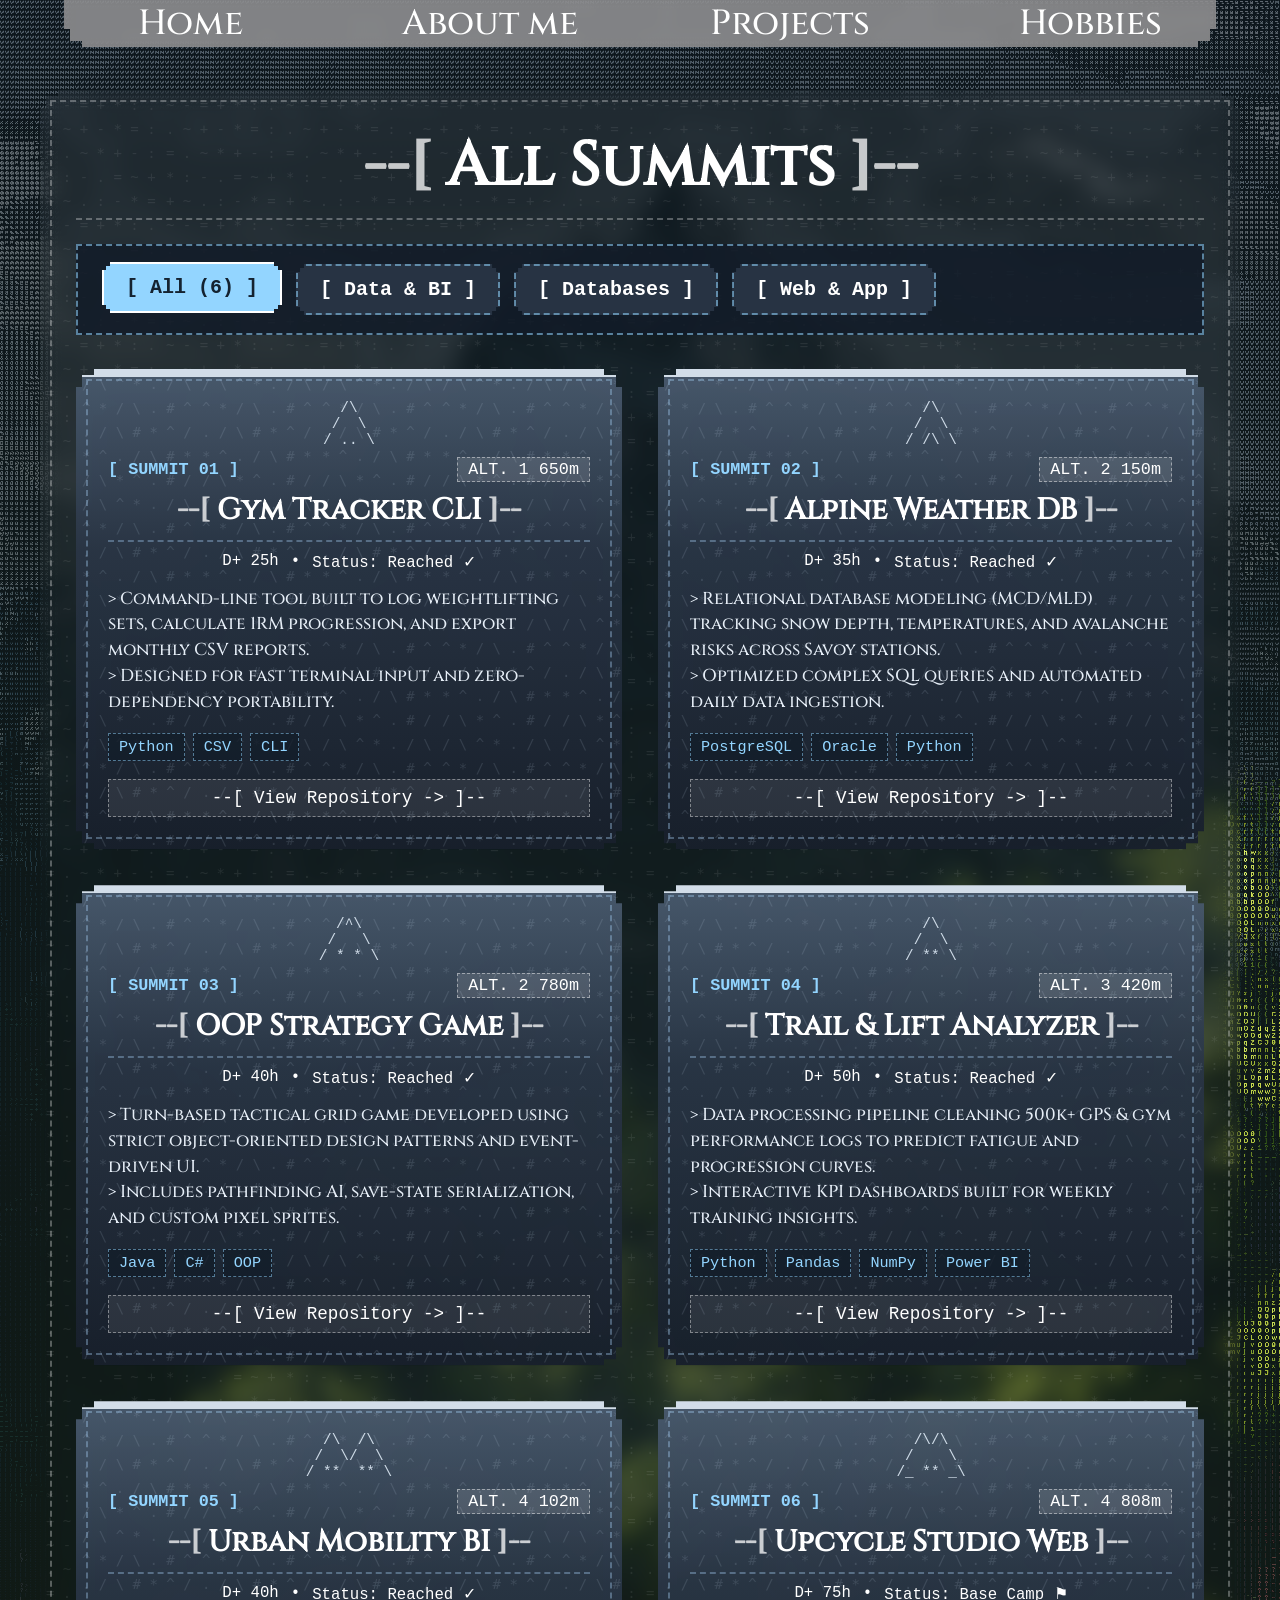
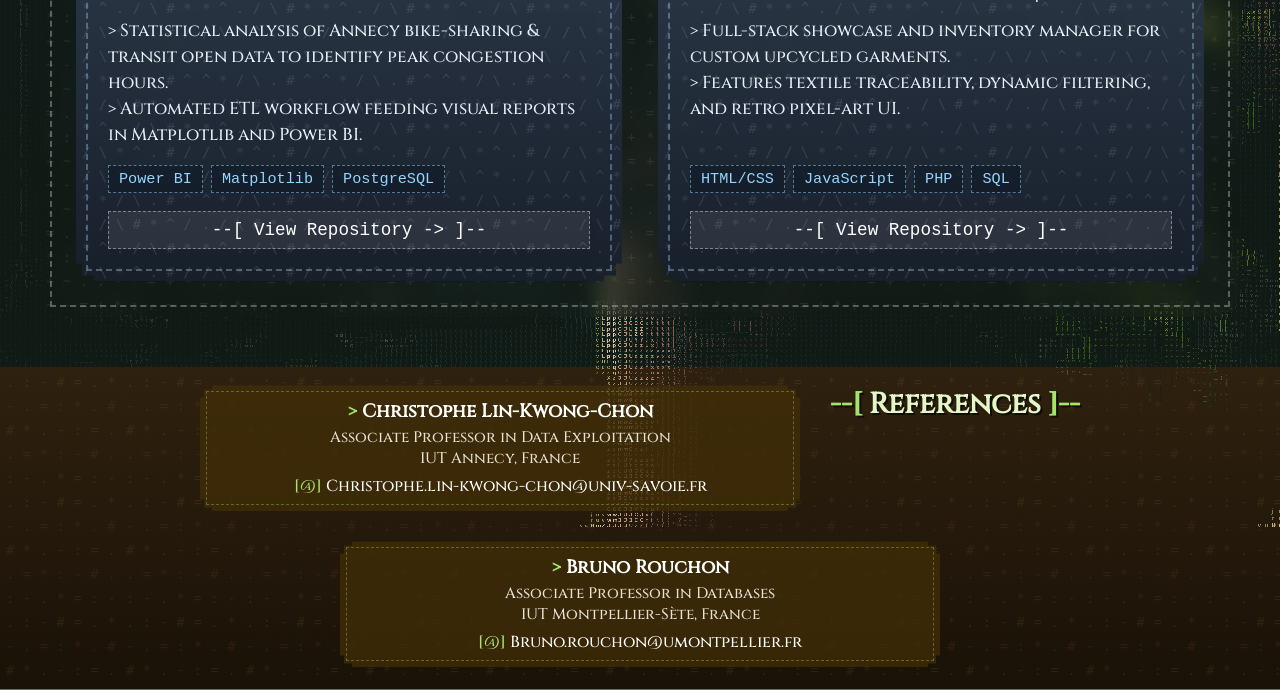
==== projects.html @ aa3cdae0 "git push" ====
<!DOCTYPE html>
<html lang="en">
<head>
    <meta charset="UTF-8">
    <meta name="viewport" content="width=device-width, initial-scale=1.0">
    <title>Jonathan Morin - All Projects & Summits</title>
    <link href="style.css" rel="stylesheet">
    <link href="projects.css" rel="stylesheet">
</head>
<body class="projects-page">

    <div class="hero-image" id="home" style="height: 75px; min-height: 75px;">
        <div class="bg-layer active"></div>

        <header>
            <nav>
                <ul>
                    <li><a href="index.html#home">Home</a></li>
                    <li><a href="index.html#about">About me</a></li>
                    <li><a href="projects.html">Projects</a></li>
                    <li><a href="index.html#hobbies">Hobbies</a></li>
                </ul>
            </nav>
        </header>
    </div>

    <main style="padding-top: 15px;">
        <div class="about-bg"></div>

        <div class="full-width-container" style="margin-top: 0;">
            <div class="cases project-cases" style="flex-direction: column; align-items: center; margin-top: 0;">
                <div class="hobbies-standalone" style="margin-top: 0;">
                    <h2 id="projects">All Summits</h2>

                    <!-- Barre de filtres et statistiques topographiques -->
                    <div class="topo-controls">
                        <div class="filter-buttons" role="group" aria-label="Filter projects">
                            <button class="filter-btn active" data-filter="all">[ All (6) ]</button>
                            <button class="filter-btn" data-filter="data">[ Data & BI ]</button>
                            <button class="filter-btn" data-filter="db">[ Databases ]</button>
                            <button class="filter-btn" data-filter="web">[ Web & App ]</button>
                        </div>
                    </div>

                    <!-- Grille complète des projets -->
                    <div class="summits-grid" id="all-summits-grid">

                        <!-- SOMMET 01 -->
                        <article class="skills-section mountain-card summit-card" data-category="db" data-hours="25">
                            <div class="summit-ascii-peak" aria-hidden="true">    /\    <br>   /  \   <br>  / .. \  </div>
                            <div class="summit-meta">
                                <span class="summit-tag">[ SUMMIT 01 ]</span>
                                <span class="summit-alt">ALT. 1 650m</span>
                            </div>
                            <h2>Gym Tracker CLI</h2>
                            <div class="summit-stats">
                                <span>D+ 25h</span>
                                <span>•</span>
                                <span>Status: Reached ✓</span>
                            </div>
                            <p class="summit-desc">
                                > Command-line tool built to log weightlifting sets, calculate 1RM progression, and export monthly CSV reports.<br>
                                > Designed for fast terminal input and zero-dependency portability.
                            </p>
                            <div class="summit-gear">
                                <span class="gear-badge">Python</span>
                                <span class="gear-badge">CSV</span>
                                <span class="gear-badge">CLI</span>
                            </div>
                            <a href="#" class="summit-link">--[ View Repository -> ]--</a>
                        </article>

                        <!-- SOMMET 02 -->
                        <article class="skills-section mountain-card summit-card" data-category="db" data-hours="35">
                            <div class="summit-ascii-peak" aria-hidden="true">   /\   <br>  /  \  <br> / /\ \ </div>
                            <div class="summit-meta">
                                <span class="summit-tag">[ SUMMIT 02 ]</span>
                                <span class="summit-alt">ALT. 2 150m</span>
                            </div>
                            <h2>Alpine Weather DB</h2>
                            <div class="summit-stats">
                                <span>D+ 35h</span>
                                <span>•</span>
                                <span>Status: Reached ✓</span>
                            </div>
                            <p class="summit-desc">
                                > Relational database modeling (MCD/MLD) tracking snow depth, temperatures, and avalanche risks across Savoy stations.<br>
                                > Optimized complex SQL queries and automated daily data ingestion.
                            </p>
                            <div class="summit-gear">
                                <span class="gear-badge">PostgreSQL</span>
                                <span class="gear-badge">Oracle</span>
                                <span class="gear-badge">Python</span>
                            </div>
                            <a href="#" class="summit-link">--[ View Repository -> ]--</a>
                        </article>

                        <!-- SOMMET 03 -->
                        <article class="skills-section mountain-card summit-card" data-category="web" data-hours="40">
                            <div class="summit-ascii-peak" aria-hidden="true">   /^\   <br>  /   \  <br> / * * \ </div>
                            <div class="summit-meta">
                                <span class="summit-tag">[ SUMMIT 03 ]</span>
                                <span class="summit-alt">ALT. 2 780m</span>
                            </div>
                            <h2>OOP Strategy Game</h2>
                            <div class="summit-stats">
                                <span>D+ 40h</span>
                                <span>•</span>
                                <span>Status: Reached ✓</span>
                            </div>
                            <p class="summit-desc">
                                > Turn-based tactical grid game developed using strict object-oriented design patterns and event-driven UI.<br>
                                > Includes pathfinding AI, save-state serialization, and custom pixel sprites.
                            </p>
                            <div class="summit-gear">
                                <span class="gear-badge">Java</span>
                                <span class="gear-badge">C#</span>
                                <span class="gear-badge">OOP</span>
                            </div>
                            <a href="#" class="summit-link">--[ View Repository -> ]--</a>
                        </article>

                        <!-- SOMMET 04 -->
                        <article class="skills-section mountain-card summit-card" data-category="data" data-hours="50">
                            <div class="summit-ascii-peak" aria-hidden="true">    /\    <br>   /  \   <br>  / ** \  </div>
                            <div class="summit-meta">
                                <span class="summit-tag">[ SUMMIT 04 ]</span>
                                <span class="summit-alt">ALT. 3 420m</span>
                            </div>
                            <h2>Trail & Lift Analyzer</h2>
                            <div class="summit-stats">
                                <span>D+ 50h</span>
                                <span>•</span>
                                <span>Status: Reached ✓</span>
                            </div>
                            <p class="summit-desc">
                                > Data processing pipeline cleaning 500k+ GPS & gym performance logs to predict fatigue and progression curves.<br>
                                > Interactive KPI dashboards built for weekly training insights.
                            </p>
                            <div class="summit-gear">
                                <span class="gear-badge">Python</span>
                                <span class="gear-badge">Pandas</span>
                                <span class="gear-badge">NumPy</span>
                                <span class="gear-badge">Power BI</span>
                            </div>
                            <a href="#" class="summit-link">--[ View Repository -> ]--</a>
                        </article>

                        <!-- SOMMET 05 -->
                        <article class="skills-section mountain-card summit-card" data-category="data" data-hours="40">
                            <div class="summit-ascii-peak" aria-hidden="true">  /\  /\  <br> /  \/  \ <br>/ **  ** \</div>
                            <div class="summit-meta">
                                <span class="summit-tag">[ SUMMIT 05 ]</span>
                                <span class="summit-alt">ALT. 4 102m</span>
                            </div>
                            <h2>Urban Mobility BI</h2>
                            <div class="summit-stats">
                                <span>D+ 40h</span>
                                <span>•</span>
                                <span>Status: Reached ✓</span>
                            </div>
                            <p class="summit-desc">
                                > Statistical analysis of Annecy bike-sharing & transit open data to identify peak congestion hours.<br>
                                > Automated ETL workflow feeding visual reports in Matplotlib and Power BI.
                            </p>
                            <div class="summit-gear">
                                <span class="gear-badge">Power BI</span>
                                <span class="gear-badge">Matplotlib</span>
                                <span class="gear-badge">PostgreSQL</span>
                            </div>
                            <a href="#" class="summit-link">--[ View Repository -> ]--</a>
                        </article>

                        <!-- SOMMET 06 -->
                        <article class="skills-section mountain-card summit-card" data-category="web" data-hours="75">
                            <div class="summit-ascii-peak" aria-hidden="true">   /\/\   <br>  /    \  <br> /_ ** _\ </div>
                            <div class="summit-meta">
                                <span class="summit-tag">[ SUMMIT 06 ]</span>
                                <span class="summit-alt">ALT. 4 808m</span>
                            </div>
                            <h2>Upcycle Studio Web</h2>
                            <div class="summit-stats">
                                <span>D+ 75h</span>
                                <span>•</span>
                                <span>Status: Base Camp ⚑</span>
                            </div>
                            <p class="summit-desc">
                                > Full-stack showcase and inventory manager for custom upcycled garments.<br>
                                > Features textile traceability, dynamic filtering, and retro pixel-art UI.
                            </p>
                            <div class="summit-gear">
                                <span class="gear-badge">HTML/CSS</span>
                                <span class="gear-badge">JavaScript</span>
                                <span class="gear-badge">PHP</span>
                                <span class="gear-badge">SQL</span>
                            </div>
                            <a href="#" class="summit-link">--[ View Repository -> ]--</a>
                        </article>
                    </div>
                </div>
            </div>
        </div>
    </main>

    <!-- Footer identique à index.html -->
    <footer>
        <div class="footer-container">
            <div class="footer-references">
                <div class="reference-item">
                    <h3 class="education-title">Christophe Lin-Kwong-Chon</h3>
                    <p class="experience-desc">Associate Professor in Data Exploitation <br> IUT Annecy, France</p>
                    <p class="reference-mail"><a href="mailto:Christophe.lin-kwong-chon@univ-savoie.fr">Christophe.lin-kwong-chon@univ-savoie.fr</a></p>
                </div>

                <h2 class="footer-title">References</h2>

                <div class="reference-item">
                    <h3 class="education-title">Bruno Rouchon</h3>
                    <p class="experience-desc">Associate Professor in Databases <br> IUT Montpellier-Sète, France</p>
                    <p class="reference-mail"><a href="mailto:Bruno.rouchon@umontpellier.fr">Bruno.rouchon@umontpellier.fr</a></p>
                </div>
            </div>
        </div>

        <div class="footer-trees" id="footer-trees">
            <img src="img/photos/tree_ascii.png" alt="" class="pixel-tree tree-1">
            <img src="img/photos/tree_ascii.png" alt="" class="pixel-tree tree-2">
        </div>
    </footer>

    <!-- Script pour filtrer les projets et recalculer le dénivelé D+ -->
    <script>
        document.addEventListener('DOMContentLoaded', () => {
            const buttons = document.querySelectorAll('.filter-btn');
            const cards = document.querySelectorAll('.summit-card');
            const readout = document.getElementById('topo-readout');

            buttons.forEach(btn => {
                btn.addEventListener('click', () => {
                    buttons.forEach(b => b.classList.remove('active'));
                    btn.classList.add('active');

                    const filter = btn.dataset.filter;
                    let visibleCount = 0;
                    let totalHours = 0;

                    cards.forEach(card => {
                        if (filter === 'all' || card.dataset.category === filter) {
                            card.style.display = 'flex';
                            visibleCount++;
                            totalHours += parseInt(card.dataset.hours || 0, 10);
                        } else {
                            card.style.display = 'none';
                        }
                    });

                    readout.textContent = `VISIBLE SUMMITS: ${visibleCount} // CUMULATIVE D+: ${totalHours}h`;
                });
            });
        });
    </script>
</body>
</html>
---- style.css ----
@font-face {
  font-family: 'medium';
  src: url('font/medium.ttf') format('woff');
  font-weight: normal;
  font-style: normal;
}

html {
    background-color: #1288ac;
    scroll-behavior: smooth;
}

body {
    font-family: 'medium', sans-serif;
    min-height: 100vh;
    margin: 0;
    /* Voile plus doux et légèrement teinté pour réduire le contraste avec les cartes */
    background-image: linear-gradient(rgba(12, 26, 36, 0.65), rgba(18, 32, 20, 0.72)), url("img/photos/mountain_ascii.png");
    background-size: 100% 100%;
    background-position: center top;
    background-repeat: no-repeat;
    image-rendering: pixelated;
}

* {
    margin: 0;
    padding: 0;
    box-sizing: border-box;
    color: rgb(255, 255, 255);
}

/* Positionnement précis des titres lors du clic dans le header */
#home {
    scroll-margin-top: 0;
}

#about,
#projects,
#hobbies {
    scroll-margin-top: 5vh;
}

nav {
    width: 80%;
    max-width: 1200px;
}

nav ul {
    display: flex;            
    justify-content: center;  
    align-items: center;
    list-style-type: none;    
    width: 100%;
}

nav ul li {
    flex: 1;                  
    text-align: center;       
    min-height: 1.5em;      
}

nav ul li a {
    font-family: 'medium', sans-serif;
    text-decoration: none;
    font-size: 1.2rem;
    color: rgb(255, 255, 255);
    transition: color 0.3s ease, font-size 0.3s ease;
    display: inline-block;    
}

.hero-image {
    height: 100vh;
    background-position: center;
    background-repeat: no-repeat;
    background-size: cover;
    position: relative;
    transition: background-image 5s ease-in-out;
}

.hero-image header {
    position: fixed;
    top: 0; 
    left: 50%;
    transform: translateX(-50%); 
    width: 90%; 
    max-width: 1200px; 
    padding: 0 0;
    background: rgba(172, 169, 169, 0.7); 
    backdrop-filter: blur(5px);
    z-index: 10;
    display: flex;          
    justify-content: center;   
    clip-path: polygon(
        0px 0px, 100% 0px, 
        100% calc(100% - 18px), calc(100% - 6px) calc(100% - 18px), 
        calc(100% - 6px) calc(100% - 6px), calc(100% - 18px) calc(100% - 6px), 
        calc(100% - 18px) 100%, 18px 100%, 
        18px calc(100% - 6px), 6px calc(100% - 6px), 
        6px calc(100% - 18px), 0px calc(100% - 18px)
    );
}

.hero-image header nav ul li {
    min-width: 300px;
}

.hero-image header nav ul li a {
    font-size: 35px;
    color: rgb(255, 255, 255);
}

.hero-image header nav ul li a:hover {
    color: #CC4200; 
    font-size: 35px;
}

.hero-text {
    text-align: center;
    position: absolute;
    top: 50%;
    left: 50%;
    transform: translate(-50%, -50%);
    font-size: 90px;
    display: flex;
    flex-direction: column;
    gap: 2px;
    min-width: 100%;
}

.hero-text h1,
.hero-text p {
    color: #ffffff;
    opacity: 1;
    text-shadow: 6px 6px 6px rgba(0, 0, 0, 0.8);
}

h1 {
    min-height: 2em;
    color: white;
    opacity: 1; 
}

.hero-text h1 {
    min-height: auto; 
    margin-bottom: 0;
}

#arrow {
    position: absolute;
    bottom: 20px;          
    left: 50%;             
    transform: translateX(-50%); 
    width: 40px;           
    height: auto;          
    z-index: 10;           
}

/* Structure principale */
main {
    display: flex;
    flex-direction: column;
    align-items: center;  
    justify-content: flex-start; 
    width: 100%;
    padding: 40px 0 10px 0;
    position: relative;
    overflow: hidden;
    z-index: 5;
}

.about-bg {
    position: absolute;
    top: -300px; 
    left: 0;
    width: 100%;
    height: calc(100% + 400px); 
    background-position: center;
    background-repeat: no-repeat;
    background-size: cover;
    opacity: 0;
    z-index: 1;   
}

.titres {
    text-align: center;
    position: relative;   
    margin-bottom: 10px;  
    font-size: 3.8rem;
    z-index: 2; 
    color: white;
}

#about.titres {
    min-height: auto;
}

.cases {
    display: flex;            
    justify-content: center;  
    align-items: stretch;  
    gap: 40px;                
    flex-wrap: wrap;          
    width: 100%;
    max-width: 1700px;        
    padding: 0 20px;          
    z-index: 2; 
}

/* --- FACTORISATION DES SECTIONS (SKILLS, LANGUAGES, SOFT SKILLS) --- */
.skills-section,
.languages-section,
.soft-skills-section {
    position: relative;
    overflow: hidden;
    background-color: rgba(65, 46, 7, 0.9);
    color: rgb(197, 197, 197);
    backdrop-filter: blur(5px);
    clip-path: polygon(
        0px 18px, 6px 18px, 6px 6px, 18px 6px, 18px 0px, 
        calc(100% - 18px) 0px, calc(100% - 18px) 6px, calc(100% - 6px) 6px, calc(100% - 6px) 18px, 
        100% 18px, 100% calc(100% - 18px), calc(100% - 6px) calc(100% - 18px), 
        calc(100% - 6px) calc(100% - 6px), calc(100% - 18px) calc(100% - 6px), 
        calc(100% - 18px) 100%, 18px 100%, 18px calc(100% - 6px), 
        6px calc(100% - 6px), 6px calc(100% - 18px), 0px calc(100% - 18px)
    );
    transition: transform 0.3s ease-in-out; 
}

/* Trame de caractères ASCII en filigrane */
.skills-section::before,
.languages-section::before,
.soft-skills-section::before {
    content: "";
    position: absolute;
    inset: 0;
    background-image: url("data:image/svg+xml,%3Csvg xmlns='http://www.w3.org/2000/svg' width='120' height='120'%3E%3Ctext x='6' y='20' font-family='monospace' font-size='14' fill='%23ffffff'%3E%23 %2B %3D * %3A . %40 %25%3C/text%3E%3Ctext x='6' y='44' font-family='monospace' font-size='14' fill='%23ffffff'%3E* . %40 %23 - %2B %3D %3A%3C/text%3E%3Ctext x='6' y='68' font-family='monospace' font-size='14' fill='%23ffffff'%3E%3D %3A %2B * %25 . %23 -%3C/text%3E%3Ctext x='6' y='92' font-family='monospace' font-size='14' fill='%23ffffff'%3E. %23 - %40 %3A %2B * %3D%3C/text%3E%3Ctext x='6' y='116' font-family='monospace' font-size='14' fill='%23ffffff'%3E%2B * %3A %23 . %3D - %40%3C/text%3E%3C/svg%3E");
    background-size: 120px 120px;
    background-repeat: repeat;
    opacity: 0.08;
    z-index: 1;
    pointer-events: none;
}

/* Cadre intérieur pointillé façon boîte ASCII */
.skills-section::after,
.languages-section::after,
.soft-skills-section::after {
    content: "";
    position: absolute;
    inset: 10px;
    border: 2px dashed rgba(255, 255, 255, 0.25);
    z-index: 1;
    pointer-events: none;
}

.skills-section > *,
.languages-section > *,
.soft-skills-section > * {
    position: relative;
    z-index: 2;
    color: white;
}

.skills-section:hover,
.languages-section:hover,
.soft-skills-section:hover {
    transform: scale(1.03);
}

/* Balises ASCII autour des titres d'articles */
.skills-section h2::before,
.languages-section h2::before,
.soft-skills-section h2::before,
.hobbies-standalone > h2::before {
    content: "--[ ";
    opacity: 0.75;
}

.skills-section h2::after,
.languages-section h2::after,
.soft-skills-section h2::after,
.hobbies-standalone > h2::after {
    content: " ]--";
    opacity: 0.75;
}

/* =========================================================
   THÈME 1 : EFFET NUAGE (Section About Me) - Couleurs d'origine
   ========================================================= */
@keyframes floatCloud {
    0%, 100% {
        transform: translateY(0px);
    }
    50% {
        transform: translateY(-10px);
    }
}

.cloud-card {
    padding: 42px 32px 30px 32px;
    background: linear-gradient(
        180deg,
        rgba(235, 245, 252, 0.85) 0%,
        rgba(206, 229, 244, 0.83) 68%,
        rgba(176, 209, 230, 0.87) 100%
    );
    box-shadow:
        inset 0 6px 0 rgba(255, 255, 255, 0.65),
        inset 0 -8px 0 rgba(124, 196, 232, 0.45);
    font-family: monospace;
    border: 2px dashed rgba(27, 77, 110, 0.35);
    filter: drop-shadow(0 10px 16px rgba(8, 55, 82, 0.22));
    animation: floatCloud 2s ease-in-out infinite;
}

.cloud-card:hover {
    animation-play-state: paused;
}

.cloud-card::before {
    background-image: url("data:image/svg+xml,%3Csvg xmlns='http://www.w3.org/2000/svg' width='120' height='120'%3E%3Ctext x='6' y='20' font-family='monospace' font-size='14' fill='%231b4d6e'%3E~ . %3A - %2B ~ . %3A%3C/text%3E%3Ctext x='6' y='44' font-family='monospace' font-size='14' fill='%231b4d6e'%3E. ~ - * %3A . ~ -%3C/text%3E%3Ctext x='6' y='68' font-family='monospace' font-size='14' fill='%231b4d6e'%3E* %3A . ~ %2B - %3A ~%3C/text%3E%3Ctext x='6' y='92' font-family='monospace' font-size='14' fill='%231b4d6e'%3E. - ~ . %3A * - .%3C/text%3E%3Ctext x='6' y='116' font-family='monospace' font-size='14' fill='%231b4d6e'%3E~ * . - %2B %3A . ~%3C/text%3E%3C/svg%3E");
    opacity: 0.2;
}

.cloud-card::after {
    inset: 30px 12px 12px 12px;
    border: 2px dashed rgba(27, 77, 110, 0.38);
}

.cloud-card h2 {
    color: #1b4d6e !important;
    text-shadow: 0 2px 0 rgba(255, 255, 255, 0.8);
    border-bottom: 2px dashed rgba(27, 77, 110, 0.3);
    padding-bottom: 10px;
    margin-bottom: 15px;
}

.cloud-card .skill-name,
.cloud-card .skill-category-title,
.cloud-card .language-item span {
    color: #2c3e50 !important;
}

.cloud-card .skill-sub {
    color: #c85219 !important;
}

.cloud-card .language-level-cell {
    color: #4a6b82 !important;
}

.cloud-card .skill-bar {
    background: rgba(27, 77, 110, 0.15);
    border: 1px solid rgba(27, 77, 110, 0.35);
    border-radius: 0;
}

.cloud-card .skill-level {
    border-radius: 0;
}

.cloud-card .skill-level:not(.skill-level-under) {
    background: repeating-linear-gradient(
        90deg,
        #1b4d6e 0px,
        #1b4d6e 8px,
        transparent 8px,
        transparent 11px
    );
}

.cloud-card .skill-level-under {
    background: repeating-linear-gradient(
        90deg,
        #7cc4e8 0px,
        #7cc4e8 8px,
        transparent 8px,
        transparent 11px
    );
}

.soft-skills-section .skill-item::before {
    content: ">";
    color: #c85219;
    font-size: 1.3rem;
}

/* =========================================================
   THÈME 2 : EFFET MONTAGNE / ROCHE & NEIGE (Projects)
   ========================================================= */
.summits-grid {
    display: grid;
    grid-template-columns: repeat(auto-fit, minmax(360px, 1fr));
    gap: 32px;
    width: 100%;
    margin-top: 10px;
}

.mountain-card {
    background: linear-gradient(
        180deg,
        rgba(75, 92, 112, 0.94) 0%,
        rgba(42, 54, 70, 0.95) 38%,
        rgba(24, 32, 44, 0.97) 100%
    );
    box-shadow: inset 0 8px 0 rgba(235, 245, 255, 0.85); /* Liseré neige au sommet */
    filter: drop-shadow(0 12px 20px rgba(8, 16, 28, 0.45));
    display: flex;
    flex-direction: column;
    justify-content: space-between;
    padding: 32px 28px 26px 28px;
}

/* Trame ASCII roche / sommet (/ \ ^ *) */
.mountain-card::before {
    background-image: url("data:image/svg+xml,%3Csvg xmlns='http://www.w3.org/2000/svg' width='120' height='120'%3E%3Ctext x='6' y='20' font-family='monospace' font-size='14' fill='%23d8ecff'%3E/ %5C ^ * . / %5C ^%3C/text%3E%3Ctext x='6' y='44' font-family='monospace' font-size='14' fill='%23d8ecff'%3E^ * / %5C . %23 ^ *%3C/text%3E%3Ctext x='6' y='68' font-family='monospace' font-size='14' fill='%23d8ecff'%3E. / %5C %23 * ^ / %5C%3C/text%3E%3Ctext x='6' y='92' font-family='monospace' font-size='14' fill='%23d8ecff'%3E* ^ . / %5C %23 * ^%3C/text%3E%3Ctext x='6' y='116' font-family='monospace' font-size='14' fill='%23d8ecff'%3E/ %5C * ^ . %23 / %5C%3C/text%3E%3C/svg%3E");
    opacity: 0.12;
}

.mountain-card::after {
    border: 2px dashed rgba(173, 216, 255, 0.35);
}

.summit-ascii-peak {
    font-family: monospace;
    font-size: 0.9rem;
    line-height: 1.1;
    text-align: center;
    color: #e8f4ff;
    opacity: 0.85;
    margin-bottom: 8px;
    white-space: pre;
}

.summit-meta {
    display: flex;
    justify-content: space-between;
    align-items: center;
    font-family: monospace;
    font-size: 1.05rem;
    margin-bottom: 8px;
}

.summit-tag {
    color: #93d5ff;
    font-weight: bold;
}

.summit-alt {
    background: rgba(255, 255, 255, 0.12);
    border: 1px dashed rgba(255, 255, 255, 0.45);
    padding: 2px 10px;
    color: #ffffff;
}

.mountain-card h2 {
    color: #ffffff !important;
    font-size: 1.7rem;
    border-bottom: 2px dashed rgba(173, 216, 255, 0.35);
    padding-bottom: 10px;
    margin-bottom: 12px;
}

.summit-stats {
    display: flex;
    justify-content: center;
    gap: 12px;
    font-family: monospace;
    font-size: 0.98rem;
    color: #b7dcf7;
    margin-bottom: 14px;
}

.summit-desc {
    font-size: 1.08rem;
    line-height: 1.5;
    color: #e6eef7;
    margin-bottom: 18px;
    flex-grow: 1;
}

.summit-gear {
    display: flex;
    flex-wrap: wrap;
    gap: 8px;
    margin-bottom: 18px;
}

.gear-badge {
    font-family: monospace;
    font-size: 0.95rem;
    padding: 4px 10px;
    background: rgba(18, 28, 40, 0.75);
    border: 1px dashed rgba(147, 213, 255, 0.5);
    color: #93d5ff;
}

.summit-link {
    display: block;
    text-align: center;
    text-decoration: none;
    font-family: monospace;
    font-size: 1.1rem;
    padding: 8px 12px;
    background: rgba(255, 255, 255, 0.08);
    border: 1px dashed rgba(255, 255, 255, 0.4);
    color: #ffffff;
    transition: background 0.2s ease, color 0.2s ease, border-color 0.2s ease;
}

.summit-link:hover {
    background: #93d5ff;
    color: #142230;
    border-color: #93d5ff;
}

/* Bouton View All sous la grille des projets */
.view-all-container {
    display: flex;
    justify-content: center;
    margin-top: 32px;
    width: 100%;
}

.view-all-btn {
    display: inline-block;
    font-family: monospace;
    font-size: 1.35rem;
    font-weight: bold;
    text-decoration: none;
    color: #ffffff;
    background: linear-gradient(180deg, rgba(75, 92, 112, 0.95) 0%, rgba(32, 42, 56, 0.98) 100%);
    padding: 14px 36px;
    border: 2px dashed rgba(147, 213, 255, 0.65);
    clip-path: polygon(
        0px 10px, 4px 10px, 4px 4px, 10px 4px, 10px 0px,
        calc(100% - 10px) 0px, calc(100% - 10px) 4px, calc(100% - 4px) 4px, calc(100% - 4px) 10px,
        100% 10px, 100% calc(100% - 10px), calc(100% - 4px) calc(100% - 10px),
        calc(100% - 4px) calc(100% - 4px), calc(100% - 10px) calc(100% - 4px),
        calc(100% - 10px) 100%, 10px 100%, 10px calc(100% - 4px),
        4px calc(100% - 4px), 4px calc(100% - 10px), 0px calc(100% - 10px)
    );
    transition: transform 0.2s ease, background 0.2s ease, color 0.2s ease, border-color 0.2s ease;
}

.view-all-btn:hover {
    background: #93d5ff;
    color: #142230;
    border-color: #ffffff;
    transform: translateY(-3px) scale(1.03);
}

/* =========================================================
   THÈME 3 : EFFET VERT ARBRE / FEUILLAGE (Experiences & Education)
   ========================================================= */
.tree-card {
    background: linear-gradient(180deg, rgba(46, 94, 30, 0.94) 0%, rgba(26, 58, 18, 0.96) 100%);
    filter: drop-shadow(0 10px 18px rgba(10, 30, 8, 0.4));
}

.tree-card::before {
    background-image: url("data:image/svg+xml,%3Csvg xmlns='http://www.w3.org/2000/svg' width='120' height='120'%3E%3Ctext x='6' y='20' font-family='monospace' font-size='14' fill='%23e4f7c8'%3E%40 %23 %25 * %2B %3A . %23%3C/text%3E%3Ctext x='6' y='44' font-family='monospace' font-size='14' fill='%23e4f7c8'%3E* %40 . %23 %2B %25 %3A *%3C/text%3E%3Ctext x='6' y='68' font-family='monospace' font-size='14' fill='%23e4f7c8'%3E%25 * %23 %40 . %2B * %23%3C/text%3E%3Ctext x='6' y='92' font-family='monospace' font-size='14' fill='%23e4f7c8'%3E. %2B * %25 %23 %40 . %2B%3C/text%3E%3Ctext x='6' y='116' font-family='monospace' font-size='14' fill='%23e4f7c8'%3E%23 . %40 %2B * %25 %23 .%3C/text%3E%3C/svg%3E");
    opacity: 0.1;
}

.tree-card::after {
    border: 2px dashed rgba(166, 227, 107, 0.35);
}

.tree-card h2 {
    color: #e4f7c8 !important;
    border-bottom: 2px dashed rgba(166, 227, 107, 0.35);
    padding-bottom: 10px;
    margin-bottom: 15px;
}

.tree-card .experience-title,
.tree-card .education-title {
    color: #ffffff !important;
}

.tree-card .experience-title::before,
.tree-card .education-title::before {
    content: "> ";
    color: #a6e36b;
}

.tree-card .experience-date,
.tree-card .education-date {
    color: #a6e36b !important;
}

.tree-card .experience-desc {
    color: #e8f5e1 !important;
}

.tree-card .timeline-container::before {
    background: repeating-linear-gradient(
        180deg,
        #82c93c 0px,
        #82c93c 6px,
        transparent 6px,
        transparent 11px
    );
}

.tree-card .timeline-dot {
    background-color: #d7f7b2;
    border-color: #4f8c1d;
    border-radius: 0;
}

/* --- CLASSES UTILITAIRES REFACTORISÉES --- */
.column-group {
    display: flex;
    flex-direction: column;
    gap: 40px;
    flex: 1 1 calc(50% - 20px);
    min-width: 380px;
    max-width: 820px;
    z-index: 2;
}

.sub-section {
    width: 100%;
    margin: 0;
}

.full-width-container {
    width: 100%;
    max-width: 1700px;
    margin-top: 60px;
    padding: 0 20px;
    z-index: 2;
    align-items: center;
}

.project-cases {
    margin-top: 20px;
    align-items: center;
}

/* Parcours fusionné Experiences & Education */
.timelines-section {
    max-width: 1000px;
    margin: 0 auto;
    display: flex;
    flex-direction: column;
    justify-content: center;
    align-items: center;
}

.timeline-type {
    display: block;
    font-family: monospace;
    font-size: 0.95rem;
    color: #a6e36b !important;
    margin-bottom: 2px;
}

.full-width-section {
    flex: 1 1 100%;
    max-width: 100%;
}

/* --- STYLES INTERNES SPÉCIFIQUES --- */
.skills-section,
.languages-section {
    min-height: 250px;
    padding: 32px;
}

.soft-skills-section {
    padding: 32px;
    min-height: 200px;
}

.skills-section h2,
.languages-section h2,
.soft-skills-section h2 {
    text-align: center;
    margin-bottom: 10px;      
    font-size: 1.85rem;
    color: white;
}

.skills-container {
    display: flex;
    flex-direction: column;
    gap: 20px;                
}

.skills-table,
.languages-table {
    width: 100%;
    border-collapse: separate;
    border-spacing: 0 8px;    
}

.skills-table td,
.languages-table td {
    padding: 6px 10px;
    vertical-align: middle;
    color: white;
}

.languages-table td {
    font-size: 1.4rem;
}

.skill-info-cell {
    width: 75%;               
    display: flex;
    flex-direction: column;
    gap: 4px;                 
}

.skill-category-title {
    font-size: 1.2rem;       
    color: white;
    line-height: 1.2;
    white-space: nowrap;      
}

.skill-sub {
    font-size: 1rem;
    color: #e98f66;
    line-height: 1.1;
    white-space: nowrap;      
}

.skill-bar-cell {
    width: 25%;
}

.skill-item {
    display: flex;
    align-items: center;
    justify-content: flex-start; 
    gap: 15px;                   
}

.skill-name {
    width: auto;                 
    font-size: 1.2rem;
    color: white;
}

.external-link {
    text-decoration: none;
}

.skill-bar {
    width: 100%;
    height: 16px;             
    background: rgba(0, 0, 0, 0.1); 
    border-radius: 0;
    overflow: hidden;
    border: 1px solid rgba(0, 0, 0, 0.2);
    position: relative; 
}

.skill-level {
    height: 100%;
    position: absolute;
    top: 0;
    left: 0;
    border-radius: 0;
    transition: width 0.3s ease-in-out;
}

.skill-level:not(.skill-level-under) {
    background-color: #ffffff;
    z-index: 2; 
}

.skill-bar:hover .skill-level:not(.skill-level-under) {
    width: 100% !important;
}

.skill-level-under {
    background-color: #CC4200; 
    z-index: 1;
}

.language-info-cell {
    width: 40%;               
}

.languages-table .language-item {
    display: flex;
    align-items: center;    
    gap: 15px;              
}

.language-level-cell {
    width: 60%;
    color: #333333;
}

.experience-container {
    gap: 25px;
}

/* --- VERTICAL TIMELINE STYLING --- */
.timeline-container {
    position: relative;
    padding-left: 25px;
    margin-left: 5px;
}

.timeline-container::before {
    content: '';
    position: absolute;
    left: 7px;
    top: 5px;
    bottom: 5px;
    width: 3px;
    background-color: #CC4200;
}

.timeline-item {
    position: relative;
    margin-bottom: 20px;
}

.timeline-item:last-child {
    margin-bottom: 0;
}

.timeline-dot {
    position: absolute;
    left: -24px;
    top: 6px;
    width: 15px;
    height: 15px;
    border-radius: 0;
    background-color: #ffffff;
    border: 3px solid #CC4200;
    z-index: 3;
}

.experience-title,
.education-title {
    color: #ffffff;
    font-size: 1.4rem;
}

.education-title {
    font-size: 1.3rem;
}

.experience-date {
    font-size: 1rem;
    color: #fff;
    font-weight: normal;
}

.experience-desc {
    font-size: 1.1rem;
    margin-top: 5px;
}

.hobbies-list {
    list-style-type: disc;
    padding-left: 20px;
    display: flex;
    flex-direction: column;
    gap: 10px;
    font-size: 1.1rem;
}

.hobbies-strong {
    color: #e7be07;
}

.reference-mail {
    font-size: 1rem;
    margin-top: 3px;
}

.reference-mail a {
    color: #ffffff;
    text-decoration: underline;
}

/* --- ÉLÉMENTS GLOBAUX --- */
.icon_information {
    width: 30px;
    height: auto;
}

#me {
    color: white;
    max-width: 100%;
    text-align: justify;
    font-family: monospace;
    font-size: 1.4rem;
    line-height: 1.7;
    margin: 0 auto 30px auto;
    padding: 20px 26px;
    z-index: 2;
    position: relative;
    opacity: 1;
    border: 2px dashed rgba(255, 255, 255, 0.25);
    background: rgba(255, 255, 255, 0.04);
}

.copy-link {
    cursor: pointer;
}

/* --- SYSTÈME DE CONTENEUR ENCADRÉ (WHO AM I, PROJECTS, EXPERIENCES, HOBBIES) --- */
.hobbies-standalone {
    width: 100%;
    padding: 36px;
    margin-top: 30px;
    position: relative;
    overflow: hidden;
    backdrop-filter: blur(10px);
    clip-path: polygon(
        0px 18px, 6px 18px, 6px 6px, 18px 6px, 18px 0px, 
        calc(100% - 18px) 0px, calc(100% - 18px) 6px, calc(100% - 6px) 6px, calc(100% - 6px) 18px, 
        100% 18px, 100% calc(100% - 18px), calc(100% - 6px) calc(100% - 18px), 
        calc(100% - 6px) calc(100% - 6px), calc(100% - 18px) calc(100% - 6px), 
        calc(100% - 18px) 100%, 18px 100%, 18px calc(100% - 6px), 
        6px calc(100% - 6px), 6px calc(100% - 18px), 0px calc(100% - 18px)
    );
}

.hobbies-standalone::before {
    content: "";
    position: absolute;
    inset: 0;
    background-image: url("data:image/svg+xml,%3Csvg xmlns='http://www.w3.org/2000/svg' width='120' height='120'%3E%3Ctext x='6' y='20' font-family='monospace' font-size='14' fill='%23ffffff'%3E~ - %3D %2B * %3A . ~%3C/text%3E%3Ctext x='6' y='44' font-family='monospace' font-size='14' fill='%23ffffff'%3E. ~ %2B - * %3D %3A .%3C/text%3E%3Ctext x='6' y='68' font-family='monospace' font-size='14' fill='%23ffffff'%3E%3D . ~ * %2B - %3A ~%3C/text%3E%3Ctext x='6' y='92' font-family='monospace' font-size='14' fill='%23ffffff'%3E* %3A - . %3D ~ %2B .%3C/text%3E%3Ctext x='6' y='116' font-family='monospace' font-size='14' fill='%23ffffff'%3E%2B ~ . %3A - * %3D %3A%3C/text%3E%3C/svg%3E");
    background-size: 120px 120px;
    background-repeat: repeat;
    opacity: 0.08;
    z-index: 1;
    pointer-events: none;
}

.hobbies-standalone::after {
    content: "";
    position: absolute;
    inset: 10px;
    border: 2px dashed rgba(255, 255, 255, 0.3);
    z-index: 1;
    pointer-events: none;
}

.hobbies-standalone > * {
    position: relative;
    z-index: 2;
}

.hobbies-standalone > h2 {
    text-align: center;
    font-size: 3.8rem;
    color: white;
    margin-bottom: 24px;
    border-bottom: 2px dashed rgba(255, 255, 255, 0.3);
    padding-bottom: 10px;
}

.hobbies-standalone .cases {
    padding: 0;
    width: 100%;
}

.hobbies-standalone .timeline-section {
    max-width: 100%;
}

.hobbies-layout-container {
    display: flex;
    align-items: center;
    justify-content: space-between;
    gap: 24px;
}

.hobbies-text-content {
    flex: 1;
    font-size: 1.5rem;
    text-align: justify;
    padding: 18px 22px;
    border: 2px dashed rgba(255, 255, 255, 0.25);
}

.hobby-carousel {
    position: relative;
    width: 600px;
    height: 400px;
    overflow: hidden;
    display: flex;
    align-items: center;
    justify-content: center;
    background: rgba(0, 0, 0, 0.2);
    border-radius: 0;
    border: 2px dashed rgba(255, 255, 255, 0.35);
    flex-shrink: 0;
}

.carousel-images {
    width: 100%;
    height: 100%;
    position: relative;
}

.carousel-img {
    position: absolute;
    top: 0;
    left: 0;
    width: 100%;
    height: 100%;
    object-fit: cover;
    opacity: 0;
    transition: opacity 0.4s ease-in-out;
}

.carousel-img.active {
    opacity: 1;
}

.carousel-btn {
    position: absolute;
    top: 50%;
    transform: translateY(-50%);
    background: rgba(0, 0, 0, 0.6);
    color: white;
    border: 1px dashed rgba(255, 255, 255, 0.5);
    padding: 6px 10px;
    cursor: pointer;
    z-index: 10;
    font-size: 1rem;
    border-radius: 0;
    transition: background 0.2s, color 0.2s;
}

.carousel-btn:hover {
    background: rgba(231, 190, 7, 0.9);
    color: #333;
}

.carousel-wrapper {
    display: flex;
    flex-direction: column;
    align-items: center;
    gap: 8px;
    width: 700px;
    flex-shrink: 0;
}

.carousel-caption {
    font-size: 1.2rem;
    color: #ffffff;
    background-color: rgba(4, 54, 8, 0.9);
    padding: 8px 18px;
    border-radius: 0;
    text-align: center;
    width: 100%;
    border: 1px dashed rgba(255, 255, 255, 0.35);
}

.carousel-caption::before {
    content: "[ ";
}

.carousel-caption::after {
    content: " ]";
}

.prev-btn {
    left: 5px;
}

.next-btn {
    right: 5px;
}

/* --- FOOTER / REFERENCES --- */
footer {
    width: 100%;
    margin: 40px auto 0 auto;
    z-index: 2;
    position: relative;
}

.footer-container {
    position: relative;
    background: linear-gradient(180deg, rgba(48, 33, 14, 0.96) 0%, rgba(26, 17, 7, 0.98) 100%);
    color: white;
    padding: 18px 20px 22px 20px;
    border-radius: 0;
    overflow: hidden;
}

/* Trame ASCII façon sol / sous-bois */
.footer-container::before {
    content: "";
    position: absolute;
    inset: 0;
    background-image: url("data:image/svg+xml,%3Csvg xmlns='http://www.w3.org/2000/svg' width='120' height='120'%3E%3Ctext x='6' y='20' font-family='monospace' font-size='14' fill='%23a6e36b'%3E. %3A - %23 %3D . * %3A%3C/text%3E%3Ctext x='6' y='44' font-family='monospace' font-size='14' fill='%23e98f66'%3E- . %3D %3A * . %23 -%3C/text%3E%3Ctext x='6' y='68' font-family='monospace' font-size='14' fill='%23a6e36b'%3E%23 * . - %3A %3D . *%3C/text%3E%3Ctext x='6' y='92' font-family='monospace' font-size='14' fill='%23e98f66'%3E. %3D * %3A - %23 . %3A%3C/text%3E%3Ctext x='6' y='116' font-family='monospace' font-size='14' fill='%23a6e36b'%3E%3A - . * %3D %3A - .%3C/text%3E%3C/svg%3E");
    background-size: 120px 120px;
    background-repeat: repeat;
    opacity: 0.08;
    z-index: 1;
    pointer-events: none;
}

.footer-container > * {
    position: relative;
    z-index: 2;
}

.footer-title {
    text-align: center;
    font-size: 1.8rem;
    color: #e4f7c8;
    margin-bottom: 16px;
    text-shadow: 2px 2px 0 rgba(0, 0, 0, 0.6);
}

.footer-title::before {
    content: "--[ ";
    color: #a6e36b;
}

.footer-title::after {
    content: " ]--";
    color: #a6e36b;
}

.footer-references {
    display: flex;
    justify-content: center;
    align-items: stretch;
    flex-wrap: wrap;
    gap: 30px;
    text-align: center;
    padding-bottom: 0;
}

.reference-item {
    flex: 0 1 600px;
    text-align: center;
    position: relative;
    padding: 14px 20px;
    background: rgba(65, 46, 7, 0.78);
    clip-path: polygon(
        0px 12px, 4px 12px, 4px 4px, 12px 4px, 12px 0px,
        calc(100% - 12px) 0px, calc(100% - 12px) 4px, calc(100% - 4px) 4px, calc(100% - 4px) 12px,
        100% 12px, 100% calc(100% - 12px), calc(100% - 4px) calc(100% - 12px),
        calc(100% - 4px) calc(100% - 4px), calc(100% - 12px) calc(100% - 4px),
        calc(100% - 12px) 100%, 12px 100%, 12px calc(100% - 4px),
        4px calc(100% - 4px), 4px calc(100% - 12px), 0px calc(100% - 12px)
    );
    transition: transform 0.3s ease;
}

.reference-item::after {
    content: "";
    position: absolute;
    inset: 6px;
    border: 1px dashed rgba(166, 227, 107, 0.35);
    pointer-events: none;
}

.reference-item:hover {
    transform: translateY(-3px);
}

.reference-item .education-title {
    color: #ffffff;
    font-size: 1.15rem;
    margin-bottom: 4px;
}

.reference-item .education-title::before {
    content: "> ";
    color: #a6e36b;
}

.reference-item .experience-desc {
    color: #e8e2d5;
    font-size: 0.95rem;
    line-height: 1.35;
    margin-top: 2px;
}

.reference-mail {
    font-size: 1rem;
    margin-top: 6px;
}

.reference-mail a {
    color: #ffffff;
    text-decoration: none;
    padding-bottom: 1px;
    transition: color 0.2s ease, border-color 0.2s ease;
}

.reference-mail a::before {
    content: "[@] ";
    color: #a6e36b;
}

.reference-mail a:hover {
    color: #a6e36b;
    border-bottom-color: #a6e36b;
}

.timelines {
    align-items: center;
}

.footer-trees {
    position: absolute;
    bottom: 100%;
    left: 0;
    width: 100%;
    height: 350px;
    pointer-events: none;
    z-index: 0;
    overflow: visible;
}

.pixel-tree {
    position: absolute;
    bottom: -6px;
    image-rendering: pixelated;
    transform-origin: bottom center;
}

/* Placement et tailles des arbres */
.tree-1 {
    left: 0%;
    bottom: -160px;
    width: 1400px;
}

.tree-2 {
    left: 40%;
    bottom: -160px;
    width: 1800px;
}

.timelines-section{
    max-width: 1000px;
}
---- projects.css ----
/* Grille des projets : 2 cartes par ligne */
.summits-grid {
    display: grid;
    grid-template-columns: repeat(2, 1fr); /* Force 2 projets par ligne */
    gap: 36px;
    width: 100%;
    margin-top: 10px;
}

/* Barre de filtres et compteur topographique (sur 1 ligne horizontale) */
.topo-controls {
    display: flex;
    justify-content: space-between;
    align-items: center;
    flex-wrap: wrap;
    gap: 20px;
    margin-bottom: 34px;
    padding: 18px 24px;
    background: rgba(18, 28, 40, 0.85);
    border: 2px dashed rgba(147, 213, 255, 0.55);
}

.filter-buttons {
    display: flex;
    flex-wrap: wrap;
    gap: 14px;
}

.filter-btn {
    font-family: monospace;
    font-size: 1.25rem;
    font-weight: bold;
    padding: 12px 22px;
    background: rgba(42, 54, 70, 0.92);
    border: 2px dashed rgba(147, 213, 255, 0.55);
    color: #ffffff;
    cursor: pointer;
    clip-path: polygon(
        0px 8px, 4px 8px, 4px 4px, 8px 4px, 8px 0px,
        calc(100% - 8px) 0px, calc(100% - 8px) 4px, calc(100% - 4px) 4px, calc(100% - 4px) 8px,
        100% 8px, 100% calc(100% - 8px), calc(100% - 4px) calc(100% - 8px),
        calc(100% - 4px) calc(100% - 4px), calc(100% - 8px) calc(100% - 4px),
        calc(100% - 8px) 100%, 8px 100%, 8px calc(100% - 4px),
        4px calc(100% - 4px), 4px calc(100% - 8px), 0px calc(100% - 8px)
    );
    transition: transform 0.2s ease, background 0.2s ease, color 0.2s ease, border-color 0.2s ease;
}

.filter-btn:hover {
    background: rgba(147, 213, 255, 0.25);
    border-color: #ffffff;
    transform: translateY(-2px);
}

.filter-btn.active {
    background: #93d5ff;
    color: #142230;
    border: 2px solid #ffffff;
    transform: translateY(-2px);
}

.topo-readout {
    font-family: monospace;
    font-size: 1.15rem;
    font-weight: bold;
    color: #93d5ff;
    padding: 10px 16px;
    background: rgba(255, 255, 255, 0.06);
    border: 1px dashed rgba(147, 213, 255, 0.4);
}

body {
    font-family: 'medium', sans-serif;
    min-height: 100vh;
    margin: 0;
    /* Voile plus doux et légèrement teinté pour réduire le contraste avec les cartes */
    background-image: linear-gradient(rgba(12, 26, 36, 0.65), rgba(18, 32, 20, 0.72)), url("img/photos/mountain_ascii.png");
    background-size: 100% 100%;
    background-position: center top;
    background-repeat: no-repeat;
    image-rendering: pixelated;
}
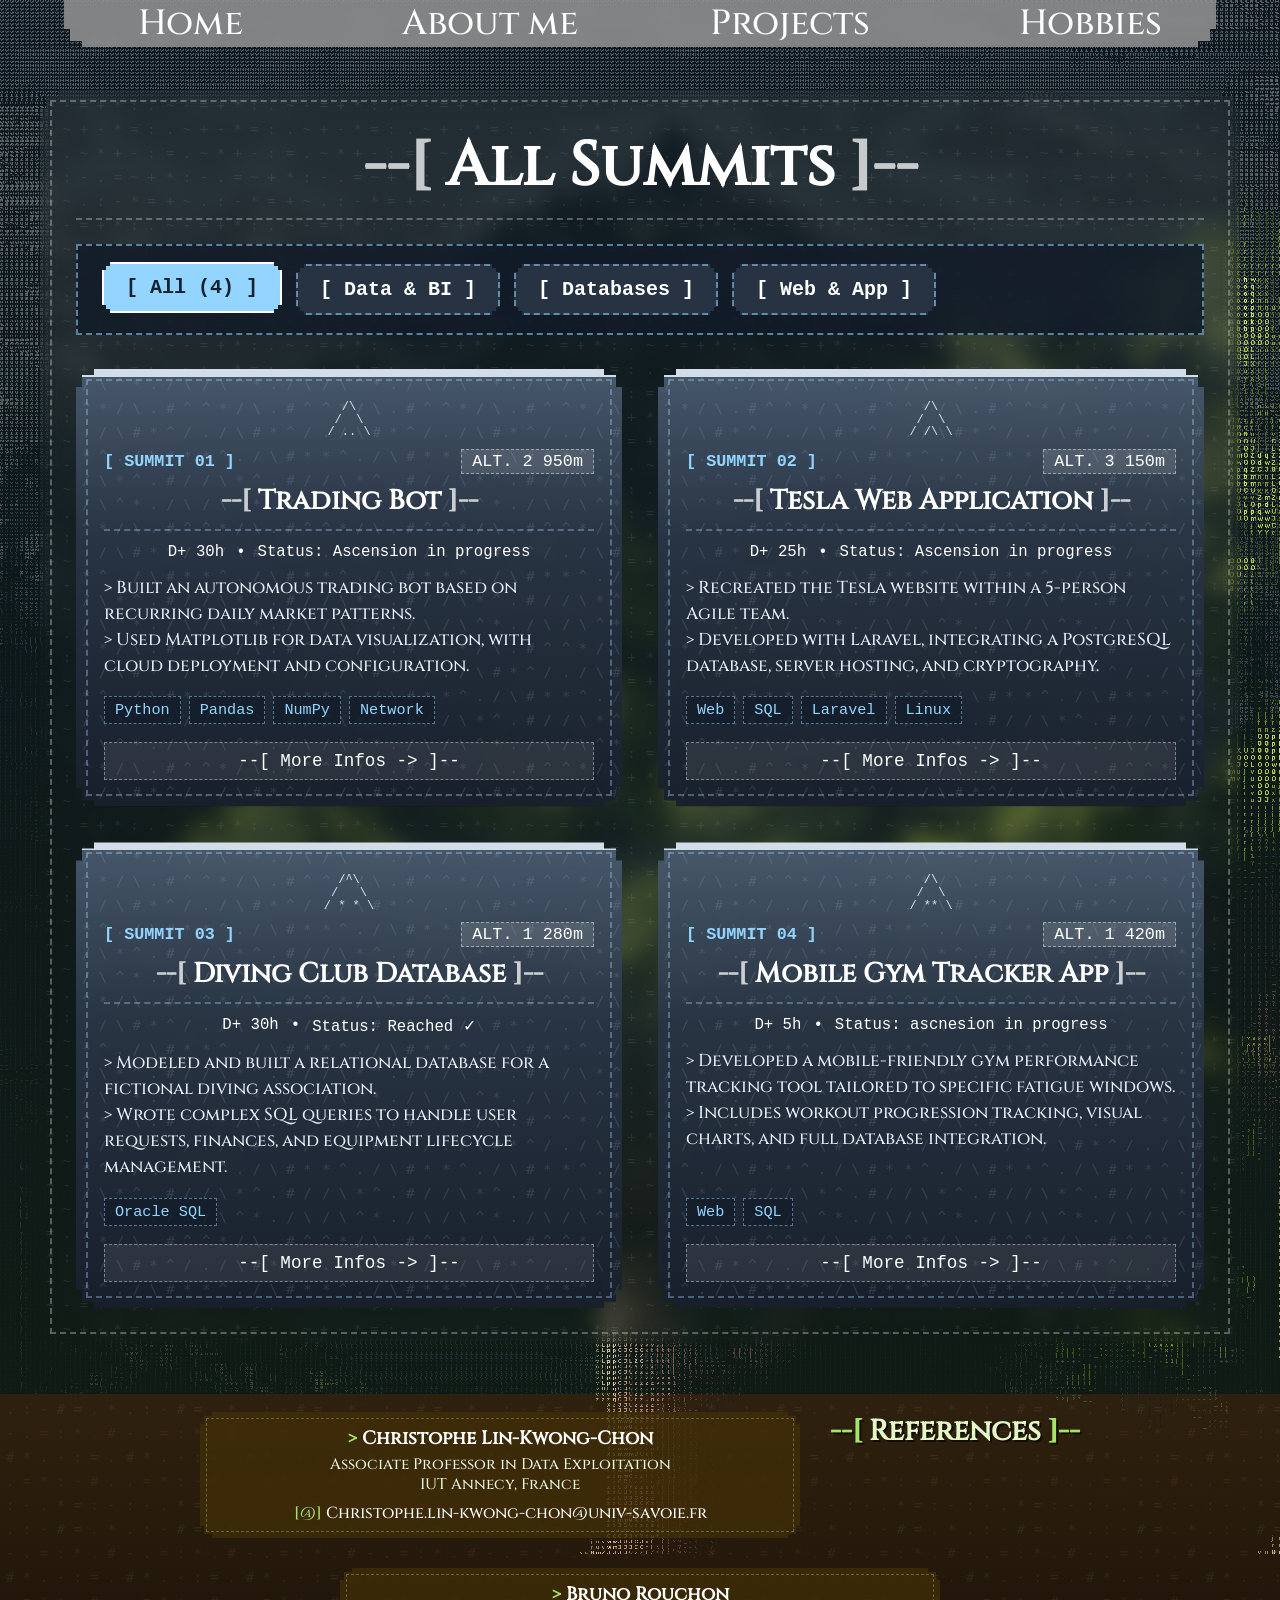
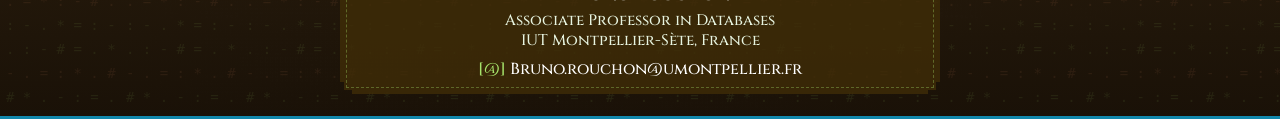
==== commit 1103fba9: "bomboclat" ====
--- a/projects.html
+++ b/projects.html
@@ -6,6 +6,7 @@
     <title>Jonathan Morin - All Projects & Summits</title>
     <link href="style.css" rel="stylesheet">
     <link href="projects.css" rel="stylesheet">
+    <script src="projects.js" defer></script>
 </head>
 <body class="projects-page">
 
@@ -32,171 +33,18 @@
                 <div class="hobbies-standalone" style="margin-top: 0;">
                     <h2 id="projects">All Summits</h2>
 
-                    <!-- Barre de filtres et statistiques topographiques -->
+                    <!-- Barre de filtres -->
                     <div class="topo-controls">
                         <div class="filter-buttons" role="group" aria-label="Filter projects">
-                            <button class="filter-btn active" data-filter="all">[ All (6) ]</button>
+                            <button class="filter-btn active" data-filter="all">[ All ]</button>
                             <button class="filter-btn" data-filter="data">[ Data & BI ]</button>
                             <button class="filter-btn" data-filter="db">[ Databases ]</button>
                             <button class="filter-btn" data-filter="web">[ Web & App ]</button>
                         </div>
                     </div>
 
-                    <!-- Grille complète des projets -->
-                    <div class="summits-grid" id="all-summits-grid">
-
-                        <!-- SOMMET 01 -->
-                        <article class="skills-section mountain-card summit-card" data-category="db" data-hours="25">
-                            <div class="summit-ascii-peak" aria-hidden="true">    /\    <br>   /  \   <br>  / .. \  </div>
-                            <div class="summit-meta">
-                                <span class="summit-tag">[ SUMMIT 01 ]</span>
-                                <span class="summit-alt">ALT. 1 650m</span>
-                            </div>
-                            <h2>Gym Tracker CLI</h2>
-                            <div class="summit-stats">
-                                <span>D+ 25h</span>
-                                <span>•</span>
-                                <span>Status: Reached ✓</span>
-                            </div>
-                            <p class="summit-desc">
-                                > Command-line tool built to log weightlifting sets, calculate 1RM progression, and export monthly CSV reports.<br>
-                                > Designed for fast terminal input and zero-dependency portability.
-                            </p>
-                            <div class="summit-gear">
-                                <span class="gear-badge">Python</span>
-                                <span class="gear-badge">CSV</span>
-                                <span class="gear-badge">CLI</span>
-                            </div>
-                            <a href="#" class="summit-link">--[ View Repository -> ]--</a>
-                        </article>
-
-                        <!-- SOMMET 02 -->
-                        <article class="skills-section mountain-card summit-card" data-category="db" data-hours="35">
-                            <div class="summit-ascii-peak" aria-hidden="true">   /\   <br>  /  \  <br> / /\ \ </div>
-                            <div class="summit-meta">
-                                <span class="summit-tag">[ SUMMIT 02 ]</span>
-                                <span class="summit-alt">ALT. 2 150m</span>
-                            </div>
-                            <h2>Alpine Weather DB</h2>
-                            <div class="summit-stats">
-                                <span>D+ 35h</span>
-                                <span>•</span>
-                                <span>Status: Reached ✓</span>
-                            </div>
-                            <p class="summit-desc">
-                                > Relational database modeling (MCD/MLD) tracking snow depth, temperatures, and avalanche risks across Savoy stations.<br>
-                                > Optimized complex SQL queries and automated daily data ingestion.
-                            </p>
-                            <div class="summit-gear">
-                                <span class="gear-badge">PostgreSQL</span>
-                                <span class="gear-badge">Oracle</span>
-                                <span class="gear-badge">Python</span>
-                            </div>
-                            <a href="#" class="summit-link">--[ View Repository -> ]--</a>
-                        </article>
-
-                        <!-- SOMMET 03 -->
-                        <article class="skills-section mountain-card summit-card" data-category="web" data-hours="40">
-                            <div class="summit-ascii-peak" aria-hidden="true">   /^\   <br>  /   \  <br> / * * \ </div>
-                            <div class="summit-meta">
-                                <span class="summit-tag">[ SUMMIT 03 ]</span>
-                                <span class="summit-alt">ALT. 2 780m</span>
-                            </div>
-                            <h2>OOP Strategy Game</h2>
-                            <div class="summit-stats">
-                                <span>D+ 40h</span>
-                                <span>•</span>
-                                <span>Status: Reached ✓</span>
-                            </div>
-                            <p class="summit-desc">
-                                > Turn-based tactical grid game developed using strict object-oriented design patterns and event-driven UI.<br>
-                                > Includes pathfinding AI, save-state serialization, and custom pixel sprites.
-                            </p>
-                            <div class="summit-gear">
-                                <span class="gear-badge">Java</span>
-                                <span class="gear-badge">C#</span>
-                                <span class="gear-badge">OOP</span>
-                            </div>
-                            <a href="#" class="summit-link">--[ View Repository -> ]--</a>
-                        </article>
-
-                        <!-- SOMMET 04 -->
-                        <article class="skills-section mountain-card summit-card" data-category="data" data-hours="50">
-                            <div class="summit-ascii-peak" aria-hidden="true">    /\    <br>   /  \   <br>  / ** \  </div>
-                            <div class="summit-meta">
-                                <span class="summit-tag">[ SUMMIT 04 ]</span>
-                                <span class="summit-alt">ALT. 3 420m</span>
-                            </div>
-                            <h2>Trail & Lift Analyzer</h2>
-                            <div class="summit-stats">
-                                <span>D+ 50h</span>
-                                <span>•</span>
-                                <span>Status: Reached ✓</span>
-                            </div>
-                            <p class="summit-desc">
-                                > Data processing pipeline cleaning 500k+ GPS & gym performance logs to predict fatigue and progression curves.<br>
-                                > Interactive KPI dashboards built for weekly training insights.
-                            </p>
-                            <div class="summit-gear">
-                                <span class="gear-badge">Python</span>
-                                <span class="gear-badge">Pandas</span>
-                                <span class="gear-badge">NumPy</span>
-                                <span class="gear-badge">Power BI</span>
-                            </div>
-                            <a href="#" class="summit-link">--[ View Repository -> ]--</a>
-                        </article>
-
-                        <!-- SOMMET 05 -->
-                        <article class="skills-section mountain-card summit-card" data-category="data" data-hours="40">
-                            <div class="summit-ascii-peak" aria-hidden="true">  /\  /\  <br> /  \/  \ <br>/ **  ** \</div>
-                            <div class="summit-meta">
-                                <span class="summit-tag">[ SUMMIT 05 ]</span>
-                                <span class="summit-alt">ALT. 4 102m</span>
-                            </div>
-                            <h2>Urban Mobility BI</h2>
-                            <div class="summit-stats">
-                                <span>D+ 40h</span>
-                                <span>•</span>
-                                <span>Status: Reached ✓</span>
-                            </div>
-                            <p class="summit-desc">
-                                > Statistical analysis of Annecy bike-sharing & transit open data to identify peak congestion hours.<br>
-                                > Automated ETL workflow feeding visual reports in Matplotlib and Power BI.
-                            </p>
-                            <div class="summit-gear">
-                                <span class="gear-badge">Power BI</span>
-                                <span class="gear-badge">Matplotlib</span>
-                                <span class="gear-badge">PostgreSQL</span>
-                            </div>
-                            <a href="#" class="summit-link">--[ View Repository -> ]--</a>
-                        </article>
-
-                        <!-- SOMMET 06 -->
-                        <article class="skills-section mountain-card summit-card" data-category="web" data-hours="75">
-                            <div class="summit-ascii-peak" aria-hidden="true">   /\/\   <br>  /    \  <br> /_ ** _\ </div>
-                            <div class="summit-meta">
-                                <span class="summit-tag">[ SUMMIT 06 ]</span>
-                                <span class="summit-alt">ALT. 4 808m</span>
-                            </div>
-                            <h2>Upcycle Studio Web</h2>
-                            <div class="summit-stats">
-                                <span>D+ 75h</span>
-                                <span>•</span>
-                                <span>Status: Base Camp ⚑</span>
-                            </div>
-                            <p class="summit-desc">
-                                > Full-stack showcase and inventory manager for custom upcycled garments.<br>
-                                > Features textile traceability, dynamic filtering, and retro pixel-art UI.
-                            </p>
-                            <div class="summit-gear">
-                                <span class="gear-badge">HTML/CSS</span>
-                                <span class="gear-badge">JavaScript</span>
-                                <span class="gear-badge">PHP</span>
-                                <span class="gear-badge">SQL</span>
-                            </div>
-                            <a href="#" class="summit-link">--[ View Repository -> ]--</a>
-                        </article>
-                    </div>
+                    <!-- Grille complète des projets (remplie automatiquement par main.js) -->
+                    <div class="summits-grid" id="all-summits-grid"></div>
                 </div>
             </div>
         </div>
@@ -227,37 +75,5 @@
             <img src="img/photos/tree_ascii.png" alt="" class="pixel-tree tree-2">
         </div>
     </footer>
-
-    <!-- Script pour filtrer les projets et recalculer le dénivelé D+ -->
-    <script>
-        document.addEventListener('DOMContentLoaded', () => {
-            const buttons = document.querySelectorAll('.filter-btn');
-            const cards = document.querySelectorAll('.summit-card');
-            const readout = document.getElementById('topo-readout');
-
-            buttons.forEach(btn => {
-                btn.addEventListener('click', () => {
-                    buttons.forEach(b => b.classList.remove('active'));
-                    btn.classList.add('active');
-
-                    const filter = btn.dataset.filter;
-                    let visibleCount = 0;
-                    let totalHours = 0;
-
-                    cards.forEach(card => {
-                        if (filter === 'all' || card.dataset.category === filter) {
-                            card.style.display = 'flex';
-                            visibleCount++;
-                            totalHours += parseInt(card.dataset.hours || 0, 10);
-                        } else {
-                            card.style.display = 'none';
-                        }
-                    });
-
-                    readout.textContent = `VISIBLE SUMMITS: ${visibleCount} // CUMULATIVE D+: ${totalHours}h`;
-                });
-            });
-        });
-    </script>
 </body>
 </html>
--- a/style.css
+++ b/style.css
@@ -1,8 +1,18 @@
+/* =========================================================
+   1. POLICES & STYLES DE BASE
+   ========================================================= */
 @font-face {
-  font-family: 'medium';
-  src: url('font/medium.ttf') format('woff');
-  font-weight: normal;
-  font-style: normal;
+    font-family: 'medium';
+    src: url('font/medium.ttf') format('woff');
+    font-weight: normal;
+    font-style: normal;
+}
+
+* {
+    margin: 0;
+    padding: 0;
+    box-sizing: border-box;
+    color: rgb(255, 255, 255);
 }
 
 html {
@@ -14,7 +24,6 @@
     font-family: 'medium', sans-serif;
     min-height: 100vh;
     margin: 0;
-    /* Voile plus doux et légèrement teinté pour réduire le contraste avec les cartes */
     background-image: linear-gradient(rgba(12, 26, 36, 0.65), rgba(18, 32, 20, 0.72)), url("img/photos/mountain_ascii.png");
     background-size: 100% 100%;
     background-position: center top;
@@ -22,14 +31,6 @@
     image-rendering: pixelated;
 }
 
-* {
-    margin: 0;
-    padding: 0;
-    box-sizing: border-box;
-    color: rgb(255, 255, 255);
-}
-
-/* Positionnement précis des titres lors du clic dans le header */
 #home {
     scroll-margin-top: 0;
 }
@@ -40,23 +41,39 @@
     scroll-margin-top: 5vh;
 }
 
+.icon_information {
+    width: 30px;
+    height: auto;
+}
+
+.external-link {
+    text-decoration: none;
+}
+
+.copy-link {
+    cursor: pointer;
+}
+
+/* =========================================================
+   2. HEADER & HERO SECTION
+   ========================================================= */
 nav {
     width: 80%;
     max-width: 1200px;
 }
 
 nav ul {
-    display: flex;            
-    justify-content: center;  
+    display: flex;
+    justify-content: center;
     align-items: center;
-    list-style-type: none;    
+    list-style-type: none;
     width: 100%;
 }
 
 nav ul li {
-    flex: 1;                  
-    text-align: center;       
-    min-height: 1.5em;      
+    flex: 1;
+    text-align: center;
+    min-height: 1.5em;
 }
 
 nav ul li a {
@@ -65,7 +82,7 @@
     font-size: 1.2rem;
     color: rgb(255, 255, 255);
     transition: color 0.3s ease, font-size 0.3s ease;
-    display: inline-block;    
+    display: inline-block;
 }
 
 .hero-image {
@@ -79,23 +96,23 @@
 
 .hero-image header {
     position: fixed;
-    top: 0; 
+    top: 0;
     left: 50%;
-    transform: translateX(-50%); 
-    width: 90%; 
-    max-width: 1200px; 
-    padding: 0 0;
-    background: rgba(172, 169, 169, 0.7); 
+    transform: translateX(-50%);
+    width: 90%;
+    max-width: 1200px;
+    padding: 0;
+    background: rgba(172, 169, 169, 0.7);
     backdrop-filter: blur(5px);
     z-index: 10;
-    display: flex;          
-    justify-content: center;   
+    display: flex;
+    justify-content: center;
     clip-path: polygon(
-        0px 0px, 100% 0px, 
-        100% calc(100% - 18px), calc(100% - 6px) calc(100% - 18px), 
-        calc(100% - 6px) calc(100% - 6px), calc(100% - 18px) calc(100% - 6px), 
-        calc(100% - 18px) 100%, 18px 100%, 
-        18px calc(100% - 6px), 6px calc(100% - 6px), 
+        0px 0px, 100% 0px,
+        100% calc(100% - 18px), calc(100% - 6px) calc(100% - 18px),
+        calc(100% - 6px) calc(100% - 6px), calc(100% - 18px) calc(100% - 6px),
+        calc(100% - 18px) 100%, 18px 100%,
+        18px calc(100% - 6px), 6px calc(100% - 6px),
         6px calc(100% - 18px), 0px calc(100% - 18px)
     );
 }
@@ -110,7 +127,7 @@
 }
 
 .hero-image header nav ul li a:hover {
-    color: #CC4200; 
+    color: #CC4200;
     font-size: 35px;
 }
 
@@ -137,30 +154,32 @@
 h1 {
     min-height: 2em;
     color: white;
-    opacity: 1; 
+    opacity: 1;
 }
 
 .hero-text h1 {
-    min-height: auto; 
+    min-height: auto;
     margin-bottom: 0;
 }
 
 #arrow {
     position: absolute;
-    bottom: 20px;          
-    left: 50%;             
-    transform: translateX(-50%); 
-    width: 40px;           
-    height: auto;          
-    z-index: 10;           
-}
-
-/* Structure principale */
+    bottom: 20px;
+    left: 50%;
+    transform: translateX(-50%);
+    width: 40px;
+    height: auto;
+    z-index: 10;
+}
+
+/* =========================================================
+   3. STRUCTURE GLOBALE & CONTENEURS PRINCIPAUX
+   ========================================================= */
 main {
     display: flex;
     flex-direction: column;
-    align-items: center;  
-    justify-content: flex-start; 
+    align-items: center;
+    justify-content: flex-start;
     width: 100%;
     padding: 40px 0 10px 0;
     position: relative;
@@ -170,23 +189,23 @@
 
 .about-bg {
     position: absolute;
-    top: -300px; 
+    top: -300px;
     left: 0;
     width: 100%;
-    height: calc(100% + 400px); 
+    height: calc(100% + 400px);
     background-position: center;
     background-repeat: no-repeat;
     background-size: cover;
     opacity: 0;
-    z-index: 1;   
+    z-index: 1;
 }
 
 .titres {
     text-align: center;
-    position: relative;   
-    margin-bottom: 10px;  
+    position: relative;
+    margin-bottom: 10px;
     font-size: 3.8rem;
-    z-index: 2; 
+    z-index: 2;
     color: white;
 }
 
@@ -194,19 +213,124 @@
     min-height: auto;
 }
 
+.full-width-container {
+    width: 100%;
+    max-width: 1700px;
+    margin-top: 60px;
+    padding: 0 20px;
+    z-index: 2;
+    align-items: center;
+}
+
 .cases {
-    display: flex;            
-    justify-content: center;  
-    align-items: stretch;  
-    gap: 40px;                
-    flex-wrap: wrap;          
-    width: 100%;
-    max-width: 1700px;        
-    padding: 0 20px;          
-    z-index: 2; 
-}
-
-/* --- FACTORISATION DES SECTIONS (SKILLS, LANGUAGES, SOFT SKILLS) --- */
+    display: flex;
+    justify-content: center;
+    align-items: stretch;
+    gap: 40px;
+    flex-wrap: wrap;
+    width: 100%;
+    max-width: 1700px;
+    padding: 0 20px;
+    z-index: 2;
+}
+
+.project-cases {
+    margin-top: 20px;
+    align-items: center;
+}
+
+.column-group {
+    display: flex;
+    flex-direction: column;
+    gap: 40px;
+    flex: 1 1 calc(50% - 20px);
+    min-width: 380px;
+    max-width: 820px;
+    z-index: 2;
+}
+
+.sub-section {
+    width: 100%;
+    margin: 0;
+}
+
+.full-width-section {
+    flex: 1 1 100%;
+    max-width: 100%;
+}
+
+/* Grands cadres de sections (Who am I, Projects, Experiences, Hobbies) */
+.hobbies-standalone {
+    width: 100%;
+    padding: 36px;
+    margin-top: 30px;
+    position: relative;
+    overflow: hidden;
+    backdrop-filter: blur(10px);
+    clip-path: polygon(
+        0px 18px, 6px 18px, 6px 6px, 18px 6px, 18px 0px,
+        calc(100% - 18px) 0px, calc(100% - 18px) 6px, calc(100% - 6px) 6px, calc(100% - 6px) 18px,
+        100% 18px, 100% calc(100% - 18px), calc(100% - 6px) calc(100% - 18px),
+        calc(100% - 6px) calc(100% - 6px), calc(100% - 18px) calc(100% - 6px),
+        calc(100% - 18px) 100%, 18px 100%, 18px calc(100% - 6px),
+        6px calc(100% - 6px), 6px calc(100% - 18px), 0px calc(100% - 18px)
+    );
+}
+
+.hobbies-standalone::before {
+    content: "";
+    position: absolute;
+    inset: 0;
+    background-image: url("data:image/svg+xml,%3Csvg xmlns='http://www.w3.org/2000/svg' width='120' height='120'%3E%3Ctext x='6' y='20' font-family='monospace' font-size='14' fill='%23ffffff'%3E~ - %3D %2B * %3A . ~%3C/text%3E%3Ctext x='6' y='44' font-family='monospace' font-size='14' fill='%23ffffff'%3E. ~ %2B - * %3D %3A .%3C/text%3E%3Ctext x='6' y='68' font-family='monospace' font-size='14' fill='%23ffffff'%3E%3D . ~ * %2B - %3A ~%3C/text%3E%3Ctext x='6' y='92' font-family='monospace' font-size='14' fill='%23ffffff'%3E* %3A - . %3D ~ %2B .%3C/text%3E%3Ctext x='6' y='116' font-family='monospace' font-size='14' fill='%23ffffff'%3E%2B ~ . %3A - * %3D %3A%3C/text%3E%3C/svg%3E");
+    background-size: 120px 120px;
+    background-repeat: repeat;
+    opacity: 0.08;
+    z-index: 1;
+    pointer-events: none;
+}
+
+.hobbies-standalone::after {
+    content: "";
+    position: absolute;
+    inset: 10px;
+    border: 2px dashed rgba(255, 255, 255, 0.3);
+    z-index: 1;
+    pointer-events: none;
+}
+
+.hobbies-standalone > * {
+    position: relative;
+    z-index: 2;
+}
+
+.hobbies-standalone > h2 {
+    text-align: center;
+    font-size: 3.8rem;
+    color: white;
+    margin-bottom: 24px;
+    border-bottom: 2px dashed rgba(255, 255, 255, 0.3);
+    padding-bottom: 10px;
+}
+
+.hobbies-standalone .cases {
+    padding: 0;
+    width: 100%;
+}
+
+/* =========================================================
+   4. BASE COMMUNE DES CARTES ASCII
+   ========================================================= */
+.skills-section,
+.languages-section {
+    min-height: 250px;
+    padding: 32px;
+}
+
+.soft-skills-section {
+    min-height: 200px;
+    padding: 32px;
+}
+
 .skills-section,
 .languages-section,
 .soft-skills-section {
@@ -216,17 +340,16 @@
     color: rgb(197, 197, 197);
     backdrop-filter: blur(5px);
     clip-path: polygon(
-        0px 18px, 6px 18px, 6px 6px, 18px 6px, 18px 0px, 
-        calc(100% - 18px) 0px, calc(100% - 18px) 6px, calc(100% - 6px) 6px, calc(100% - 6px) 18px, 
-        100% 18px, 100% calc(100% - 18px), calc(100% - 6px) calc(100% - 18px), 
-        calc(100% - 6px) calc(100% - 6px), calc(100% - 18px) calc(100% - 6px), 
-        calc(100% - 18px) 100%, 18px 100%, 18px calc(100% - 6px), 
+        0px 18px, 6px 18px, 6px 6px, 18px 6px, 18px 0px,
+        calc(100% - 18px) 0px, calc(100% - 18px) 6px, calc(100% - 6px) 6px, calc(100% - 6px) 18px,
+        100% 18px, 100% calc(100% - 18px), calc(100% - 6px) calc(100% - 18px),
+        calc(100% - 6px) calc(100% - 6px), calc(100% - 18px) calc(100% - 6px),
+        calc(100% - 18px) 100%, 18px 100%, 18px calc(100% - 6px),
         6px calc(100% - 6px), 6px calc(100% - 18px), 0px calc(100% - 18px)
     );
-    transition: transform 0.3s ease-in-out; 
-}
-
-/* Trame de caractères ASCII en filigrane */
+    transition: transform 0.3s ease-in-out;
+}
+
 .skills-section::before,
 .languages-section::before,
 .soft-skills-section::before {
@@ -241,7 +364,6 @@
     pointer-events: none;
 }
 
-/* Cadre intérieur pointillé façon boîte ASCII */
 .skills-section::after,
 .languages-section::after,
 .soft-skills-section::after {
@@ -267,7 +389,15 @@
     transform: scale(1.03);
 }
 
-/* Balises ASCII autour des titres d'articles */
+.skills-section h2,
+.languages-section h2,
+.soft-skills-section h2 {
+    text-align: center;
+    margin-bottom: 10px;
+    font-size: 1.85rem;
+    color: white;
+}
+
 .skills-section h2::before,
 .languages-section h2::before,
 .soft-skills-section h2::before,
@@ -285,8 +415,24 @@
 }
 
 /* =========================================================
-   THÈME 1 : EFFET NUAGE (Section About Me) - Couleurs d'origine
+   5. SECTION ABOUT ME (BIO + THÈME NUAGE)
    ========================================================= */
+#me {
+    color: white;
+    max-width: 100%;
+    text-align: justify;
+    font-family: monospace;
+    font-size: 1.4rem;
+    line-height: 1.7;
+    margin: 0 auto 30px auto;
+    padding: 20px 26px;
+    z-index: 2;
+    position: relative;
+    opacity: 1;
+    border: 2px dashed rgba(255, 255, 255, 0.25);
+    background: rgba(255, 255, 255, 0.04);
+}
+
 @keyframes floatCloud {
     0%, 100% {
         transform: translateY(0px);
@@ -349,14 +495,105 @@
     color: #4a6b82 !important;
 }
 
+.skills-container {
+    display: flex;
+    flex-direction: column;
+    gap: 20px;
+}
+
+.skills-table,
+.languages-table {
+    width: 100%;
+    border-collapse: separate;
+    border-spacing: 0 8px;
+}
+
+.skills-table td,
+.languages-table td {
+    padding: 6px 10px;
+    vertical-align: middle;
+    color: white;
+}
+
+.languages-table td {
+    font-size: 1.4rem;
+}
+
+.skill-info-cell {
+    width: 75%;
+    display: flex;
+    flex-direction: column;
+    gap: 4px;
+}
+
+.skill-category-title {
+    font-size: 1.2rem;
+    color: white;
+    line-height: 1.2;
+    white-space: nowrap;
+}
+
+.skill-sub {
+    font-size: 1rem;
+    color: #e98f66;
+    line-height: 1.1;
+    white-space: nowrap;
+}
+
+.skill-bar-cell {
+    width: 25%;
+}
+
+.skill-item {
+    display: flex;
+    align-items: center;
+    justify-content: flex-start;
+    gap: 15px;
+}
+
+.skill-name {
+    width: auto;
+    font-size: 1.2rem;
+    color: white;
+}
+
+.skill-bar {
+    width: 100%;
+    height: 16px;
+    background: rgba(0, 0, 0, 0.1);
+    border-radius: 0;
+    overflow: hidden;
+    border: 1px solid rgba(0, 0, 0, 0.2);
+    position: relative;
+}
+
 .cloud-card .skill-bar {
     background: rgba(27, 77, 110, 0.15);
     border: 1px solid rgba(27, 77, 110, 0.35);
     border-radius: 0;
 }
 
-.cloud-card .skill-level {
+.skill-level {
+    height: 100%;
+    position: absolute;
+    top: 0;
+    left: 0;
     border-radius: 0;
+    transition: width 0.3s ease-in-out;
+}
+
+.skill-level:not(.skill-level-under) {
+    background-color: #ffffff;
+    z-index: 2;
+}
+
+.skill-bar:hover .skill-level:not(.skill-level-under) {
+    width: 100% !important;
+}
+
+.skill-level-under {
+    background-color: #CC4200;
+    z-index: 1;
 }
 
 .cloud-card .skill-level:not(.skill-level-under) {
@@ -379,6 +616,21 @@
     );
 }
 
+.language-info-cell {
+    width: 40%;
+}
+
+.languages-table .language-item {
+    display: flex;
+    align-items: center;
+    gap: 15px;
+}
+
+.language-level-cell {
+    width: 60%;
+    color: #333333;
+}
+
 .soft-skills-section .skill-item::before {
     content: ">";
     color: #c85219;
@@ -386,7 +638,7 @@
 }
 
 /* =========================================================
-   THÈME 2 : EFFET MONTAGNE / ROCHE & NEIGE (Projects)
+   6. SECTION PROJECTS (THÈME MONTAGNE / ROCHE & NEIGE)
    ========================================================= */
 .summits-grid {
     display: grid;
@@ -403,7 +655,7 @@
         rgba(42, 54, 70, 0.95) 38%,
         rgba(24, 32, 44, 0.97) 100%
     );
-    box-shadow: inset 0 8px 0 rgba(235, 245, 255, 0.85); /* Liseré neige au sommet */
+    box-shadow: inset 0 8px 0 rgba(235, 245, 255, 0.85);
     filter: drop-shadow(0 12px 20px rgba(8, 16, 28, 0.45));
     display: flex;
     flex-direction: column;
@@ -411,7 +663,6 @@
     padding: 32px 28px 26px 28px;
 }
 
-/* Trame ASCII roche / sommet (/ \ ^ *) */
 .mountain-card::before {
     background-image: url("data:image/svg+xml,%3Csvg xmlns='http://www.w3.org/2000/svg' width='120' height='120'%3E%3Ctext x='6' y='20' font-family='monospace' font-size='14' fill='%23d8ecff'%3E/ %5C ^ * . / %5C ^%3C/text%3E%3Ctext x='6' y='44' font-family='monospace' font-size='14' fill='%23d8ecff'%3E^ * / %5C . %23 ^ *%3C/text%3E%3Ctext x='6' y='68' font-family='monospace' font-size='14' fill='%23d8ecff'%3E. / %5C %23 * ^ / %5C%3C/text%3E%3Ctext x='6' y='92' font-family='monospace' font-size='14' fill='%23d8ecff'%3E* ^ . / %5C %23 * ^%3C/text%3E%3Ctext x='6' y='116' font-family='monospace' font-size='14' fill='%23d8ecff'%3E/ %5C * ^ . %23 / %5C%3C/text%3E%3C/svg%3E");
     opacity: 0.12;
@@ -423,12 +674,12 @@
 
 .summit-ascii-peak {
     font-family: monospace;
-    font-size: 0.9rem;
-    line-height: 1.1;
+    font-size: 0.75rem;
+    line-height: 1.05;
     text-align: center;
     color: #e8f4ff;
-    opacity: 0.85;
-    margin-bottom: 8px;
+    opacity: 0.9;
+    margin-bottom: 10px;
     white-space: pre;
 }
 
@@ -514,7 +765,6 @@
     border-color: #93d5ff;
 }
 
-/* Bouton View All sous la grille des projets */
 .view-all-container {
     display: flex;
     justify-content: center;
@@ -551,8 +801,16 @@
 }
 
 /* =========================================================
-   THÈME 3 : EFFET VERT ARBRE / FEUILLAGE (Experiences & Education)
+   7. SECTION EXPERIENCES & EDUCATION + CV PDF (40% / 60%)
    ========================================================= */
+.exp-cv-grid {
+    display: grid;
+    grid-template-columns: 5fr 5fr; /* 40% Timeline / 60% CV */
+    gap: 36px;
+    width: 100%;
+    align-items: stretch;
+}
+
 .tree-card {
     background: linear-gradient(180deg, rgba(46, 94, 30, 0.94) 0%, rgba(26, 58, 18, 0.96) 100%);
     filter: drop-shadow(0 10px 18px rgba(10, 30, 8, 0.4));
@@ -574,27 +832,30 @@
     margin-bottom: 15px;
 }
 
-.tree-card .experience-title,
-.tree-card .education-title {
-    color: #ffffff !important;
-}
-
-.tree-card .experience-title::before,
-.tree-card .education-title::before {
-    content: "> ";
-    color: #a6e36b;
-}
-
-.tree-card .experience-date,
-.tree-card .education-date {
-    color: #a6e36b !important;
-}
-
-.tree-card .experience-desc {
-    color: #e8f5e1 !important;
-}
-
-.tree-card .timeline-container::before {
+/* Colonne Timeline (40%) */
+.exp-cv-grid .timeline-section {
+    width: 100%;
+    max-width: 100%;
+    margin: 0;
+}
+
+.experience-container {
+    gap: 25px;
+}
+
+.timeline-container {
+    position: relative;
+    padding-left: 25px;
+    margin-left: 5px;
+}
+
+.timeline-container::before {
+    content: '';
+    position: absolute;
+    left: 7px;
+    top: 5px;
+    bottom: 5px;
+    width: 3px;
     background: repeating-linear-gradient(
         180deg,
         #82c93c 0px,
@@ -604,50 +865,25 @@
     );
 }
 
-.tree-card .timeline-dot {
+.timeline-item {
+    position: relative;
+    margin-bottom: 20px;
+}
+
+.timeline-item:last-child {
+    margin-bottom: 0;
+}
+
+.timeline-dot {
+    position: absolute;
+    left: -24px;
+    top: 6px;
+    width: 15px;
+    height: 15px;
+    border-radius: 0;
     background-color: #d7f7b2;
-    border-color: #4f8c1d;
-    border-radius: 0;
-}
-
-/* --- CLASSES UTILITAIRES REFACTORISÉES --- */
-.column-group {
-    display: flex;
-    flex-direction: column;
-    gap: 40px;
-    flex: 1 1 calc(50% - 20px);
-    min-width: 380px;
-    max-width: 820px;
-    z-index: 2;
-}
-
-.sub-section {
-    width: 100%;
-    margin: 0;
-}
-
-.full-width-container {
-    width: 100%;
-    max-width: 1700px;
-    margin-top: 60px;
-    padding: 0 20px;
-    z-index: 2;
-    align-items: center;
-}
-
-.project-cases {
-    margin-top: 20px;
-    align-items: center;
-}
-
-/* Parcours fusionné Experiences & Education */
-.timelines-section {
-    max-width: 1000px;
-    margin: 0 auto;
-    display: flex;
-    flex-direction: column;
-    justify-content: center;
-    align-items: center;
+    border: 3px solid #4f8c1d;
+    z-index: 3;
 }
 
 .timeline-type {
@@ -658,191 +894,9 @@
     margin-bottom: 2px;
 }
 
-.full-width-section {
-    flex: 1 1 100%;
-    max-width: 100%;
-}
-
-/* --- STYLES INTERNES SPÉCIFIQUES --- */
-.skills-section,
-.languages-section {
-    min-height: 250px;
-    padding: 32px;
-}
-
-.soft-skills-section {
-    padding: 32px;
-    min-height: 200px;
-}
-
-.skills-section h2,
-.languages-section h2,
-.soft-skills-section h2 {
-    text-align: center;
-    margin-bottom: 10px;      
-    font-size: 1.85rem;
-    color: white;
-}
-
-.skills-container {
-    display: flex;
-    flex-direction: column;
-    gap: 20px;                
-}
-
-.skills-table,
-.languages-table {
-    width: 100%;
-    border-collapse: separate;
-    border-spacing: 0 8px;    
-}
-
-.skills-table td,
-.languages-table td {
-    padding: 6px 10px;
-    vertical-align: middle;
-    color: white;
-}
-
-.languages-table td {
-    font-size: 1.4rem;
-}
-
-.skill-info-cell {
-    width: 75%;               
-    display: flex;
-    flex-direction: column;
-    gap: 4px;                 
-}
-
-.skill-category-title {
-    font-size: 1.2rem;       
-    color: white;
-    line-height: 1.2;
-    white-space: nowrap;      
-}
-
-.skill-sub {
-    font-size: 1rem;
-    color: #e98f66;
-    line-height: 1.1;
-    white-space: nowrap;      
-}
-
-.skill-bar-cell {
-    width: 25%;
-}
-
-.skill-item {
-    display: flex;
-    align-items: center;
-    justify-content: flex-start; 
-    gap: 15px;                   
-}
-
-.skill-name {
-    width: auto;                 
-    font-size: 1.2rem;
-    color: white;
-}
-
-.external-link {
-    text-decoration: none;
-}
-
-.skill-bar {
-    width: 100%;
-    height: 16px;             
-    background: rgba(0, 0, 0, 0.1); 
-    border-radius: 0;
-    overflow: hidden;
-    border: 1px solid rgba(0, 0, 0, 0.2);
-    position: relative; 
-}
-
-.skill-level {
-    height: 100%;
-    position: absolute;
-    top: 0;
-    left: 0;
-    border-radius: 0;
-    transition: width 0.3s ease-in-out;
-}
-
-.skill-level:not(.skill-level-under) {
-    background-color: #ffffff;
-    z-index: 2; 
-}
-
-.skill-bar:hover .skill-level:not(.skill-level-under) {
-    width: 100% !important;
-}
-
-.skill-level-under {
-    background-color: #CC4200; 
-    z-index: 1;
-}
-
-.language-info-cell {
-    width: 40%;               
-}
-
-.languages-table .language-item {
-    display: flex;
-    align-items: center;    
-    gap: 15px;              
-}
-
-.language-level-cell {
-    width: 60%;
-    color: #333333;
-}
-
-.experience-container {
-    gap: 25px;
-}
-
-/* --- VERTICAL TIMELINE STYLING --- */
-.timeline-container {
-    position: relative;
-    padding-left: 25px;
-    margin-left: 5px;
-}
-
-.timeline-container::before {
-    content: '';
-    position: absolute;
-    left: 7px;
-    top: 5px;
-    bottom: 5px;
-    width: 3px;
-    background-color: #CC4200;
-}
-
-.timeline-item {
-    position: relative;
-    margin-bottom: 20px;
-}
-
-.timeline-item:last-child {
-    margin-bottom: 0;
-}
-
-.timeline-dot {
-    position: absolute;
-    left: -24px;
-    top: 6px;
-    width: 15px;
-    height: 15px;
-    border-radius: 0;
-    background-color: #ffffff;
-    border: 3px solid #CC4200;
-    z-index: 3;
-}
-
 .experience-title,
 .education-title {
-    color: #ffffff;
+    color: #ffffff !important;
     font-size: 1.4rem;
 }
 
@@ -850,128 +904,80 @@
     font-size: 1.3rem;
 }
 
-.experience-date {
+.tree-card .experience-title::before,
+.tree-card .education-title::before {
+    content: "> ";
+    color: #a6e36b;
+}
+
+.experience-date,
+.education-date {
     font-size: 1rem;
-    color: #fff;
+    color: #a6e36b !important;
     font-weight: normal;
 }
 
 .experience-desc {
     font-size: 1.1rem;
     margin-top: 5px;
-}
-
-.hobbies-list {
-    list-style-type: disc;
-    padding-left: 20px;
+    color: #e8f5e1 !important;
+}
+
+/* Colonne CV PDF (60%) */
+.cv-preview-section {
     display: flex;
     flex-direction: column;
-    gap: 10px;
-    font-size: 1.1rem;
-}
-
-.hobbies-strong {
-    color: #e7be07;
-}
-
-.reference-mail {
-    font-size: 1rem;
-    margin-top: 3px;
-}
-
-.reference-mail a {
-    color: #ffffff;
-    text-decoration: underline;
-}
-
-/* --- ÉLÉMENTS GLOBAUX --- */
-.icon_information {
-    width: 30px;
-    height: auto;
-}
-
-#me {
-    color: white;
-    max-width: 100%;
-    text-align: justify;
+    justify-content: space-between;
+    gap: 16px;
+}
+
+.cv-embed-wrapper {
+    width: 100%;
+    flex-grow: 1;
+    min-height: 560px;
+    border: 2px dashed rgba(166, 227, 107, 0.45);
+    background: rgba(14, 32, 10, 0.65);
+    overflow: hidden;
+}
+
+.cv-iframe {
+    width: 100%;
+    height: 100%;
+    min-height: 560px;
+    border: none;
+    display: block;
+}
+
+.cv-actions {
+    display: flex;
+    gap: 14px;
+    width: 100%;
+}
+
+.cv-download-btn {
+    flex: 1;
+    display: block;
+    text-align: center;
+    text-decoration: none;
     font-family: monospace;
-    font-size: 1.4rem;
-    line-height: 1.7;
-    margin: 0 auto 30px auto;
-    padding: 20px 26px;
-    z-index: 2;
-    position: relative;
-    opacity: 1;
-    border: 2px dashed rgba(255, 255, 255, 0.25);
-    background: rgba(255, 255, 255, 0.04);
-}
-
-.copy-link {
-    cursor: pointer;
-}
-
-/* --- SYSTÈME DE CONTENEUR ENCADRÉ (WHO AM I, PROJECTS, EXPERIENCES, HOBBIES) --- */
-.hobbies-standalone {
-    width: 100%;
-    padding: 36px;
-    margin-top: 30px;
-    position: relative;
-    overflow: hidden;
-    backdrop-filter: blur(10px);
-    clip-path: polygon(
-        0px 18px, 6px 18px, 6px 6px, 18px 6px, 18px 0px, 
-        calc(100% - 18px) 0px, calc(100% - 18px) 6px, calc(100% - 6px) 6px, calc(100% - 6px) 18px, 
-        100% 18px, 100% calc(100% - 18px), calc(100% - 6px) calc(100% - 18px), 
-        calc(100% - 6px) calc(100% - 6px), calc(100% - 18px) calc(100% - 6px), 
-        calc(100% - 18px) 100%, 18px 100%, 18px calc(100% - 6px), 
-        6px calc(100% - 6px), 6px calc(100% - 18px), 0px calc(100% - 18px)
-    );
-}
-
-.hobbies-standalone::before {
-    content: "";
-    position: absolute;
-    inset: 0;
-    background-image: url("data:image/svg+xml,%3Csvg xmlns='http://www.w3.org/2000/svg' width='120' height='120'%3E%3Ctext x='6' y='20' font-family='monospace' font-size='14' fill='%23ffffff'%3E~ - %3D %2B * %3A . ~%3C/text%3E%3Ctext x='6' y='44' font-family='monospace' font-size='14' fill='%23ffffff'%3E. ~ %2B - * %3D %3A .%3C/text%3E%3Ctext x='6' y='68' font-family='monospace' font-size='14' fill='%23ffffff'%3E%3D . ~ * %2B - %3A ~%3C/text%3E%3Ctext x='6' y='92' font-family='monospace' font-size='14' fill='%23ffffff'%3E* %3A - . %3D ~ %2B .%3C/text%3E%3Ctext x='6' y='116' font-family='monospace' font-size='14' fill='%23ffffff'%3E%2B ~ . %3A - * %3D %3A%3C/text%3E%3C/svg%3E");
-    background-size: 120px 120px;
-    background-repeat: repeat;
-    opacity: 0.08;
-    z-index: 1;
-    pointer-events: none;
-}
-
-.hobbies-standalone::after {
-    content: "";
-    position: absolute;
-    inset: 10px;
-    border: 2px dashed rgba(255, 255, 255, 0.3);
-    z-index: 1;
-    pointer-events: none;
-}
-
-.hobbies-standalone > * {
-    position: relative;
-    z-index: 2;
-}
-
-.hobbies-standalone > h2 {
-    text-align: center;
-    font-size: 3.8rem;
-    color: white;
-    margin-bottom: 24px;
-    border-bottom: 2px dashed rgba(255, 255, 255, 0.3);
-    padding-bottom: 10px;
-}
-
-.hobbies-standalone .cases {
-    padding: 0;
-    width: 100%;
-}
-
-.hobbies-standalone .timeline-section {
-    max-width: 100%;
-}
-
+    font-size: 1.15rem;
+    font-weight: bold;
+    padding: 10px 14px;
+    background: rgba(255, 255, 255, 0.08);
+    border: 1px dashed rgba(166, 227, 107, 0.55);
+    color: #e4f7c8;
+    transition: background 0.2s ease, color 0.2s ease, border-color 0.2s ease;
+}
+
+.cv-download-btn:hover {
+    background: #a6e36b;
+    color: #142a0e;
+    border-color: #ffffff;
+}
+
+/* =========================================================
+   8. SECTION HOBBIES & CARROUSEL
+   ========================================================= */
 .hobbies-layout-container {
     display: flex;
     align-items: center;
@@ -985,6 +991,28 @@
     text-align: justify;
     padding: 18px 22px;
     border: 2px dashed rgba(255, 255, 255, 0.25);
+}
+
+.hobbies-list {
+    list-style-type: disc;
+    padding-left: 20px;
+    display: flex;
+    flex-direction: column;
+    gap: 10px;
+    font-size: 1.1rem;
+}
+
+.hobbies-strong {
+    color: #e7be07;
+}
+
+.carousel-wrapper {
+    display: flex;
+    flex-direction: column;
+    align-items: center;
+    gap: 8px;
+    width: 700px;
+    flex-shrink: 0;
 }
 
 .hobby-carousel {
@@ -1042,13 +1070,12 @@
     color: #333;
 }
 
-.carousel-wrapper {
-    display: flex;
-    flex-direction: column;
-    align-items: center;
-    gap: 8px;
-    width: 700px;
-    flex-shrink: 0;
+.prev-btn {
+    left: 5px;
+}
+
+.next-btn {
+    right: 5px;
 }
 
 .carousel-caption {
@@ -1070,15 +1097,9 @@
     content: " ]";
 }
 
-.prev-btn {
-    left: 5px;
-}
-
-.next-btn {
-    right: 5px;
-}
-
-/* --- FOOTER / REFERENCES --- */
+/* =========================================================
+   9. FOOTER & REFERENCES
+   ========================================================= */
 footer {
     width: 100%;
     margin: 40px auto 0 auto;
@@ -1095,7 +1116,6 @@
     overflow: hidden;
 }
 
-/* Trame ASCII façon sol / sous-bois */
 .footer-container::before {
     content: "";
     position: absolute;
@@ -1210,10 +1230,6 @@
     border-bottom-color: #a6e36b;
 }
 
-.timelines {
-    align-items: center;
-}
-
 .footer-trees {
     position: absolute;
     bottom: 100%;
@@ -1232,7 +1248,6 @@
     transform-origin: bottom center;
 }
 
-/* Placement et tailles des arbres */
 .tree-1 {
     left: 0%;
     bottom: -160px;
@@ -1245,6 +1260,11 @@
     width: 1800px;
 }
 
-.timelines-section{
-    max-width: 1000px;
+/* =========================================================
+   10. RESPONSIVE
+   ========================================================= */
+@media (max-width: 1050px) {
+    .exp-cv-grid {
+        grid-template-columns: 1fr;
+    }
 }
